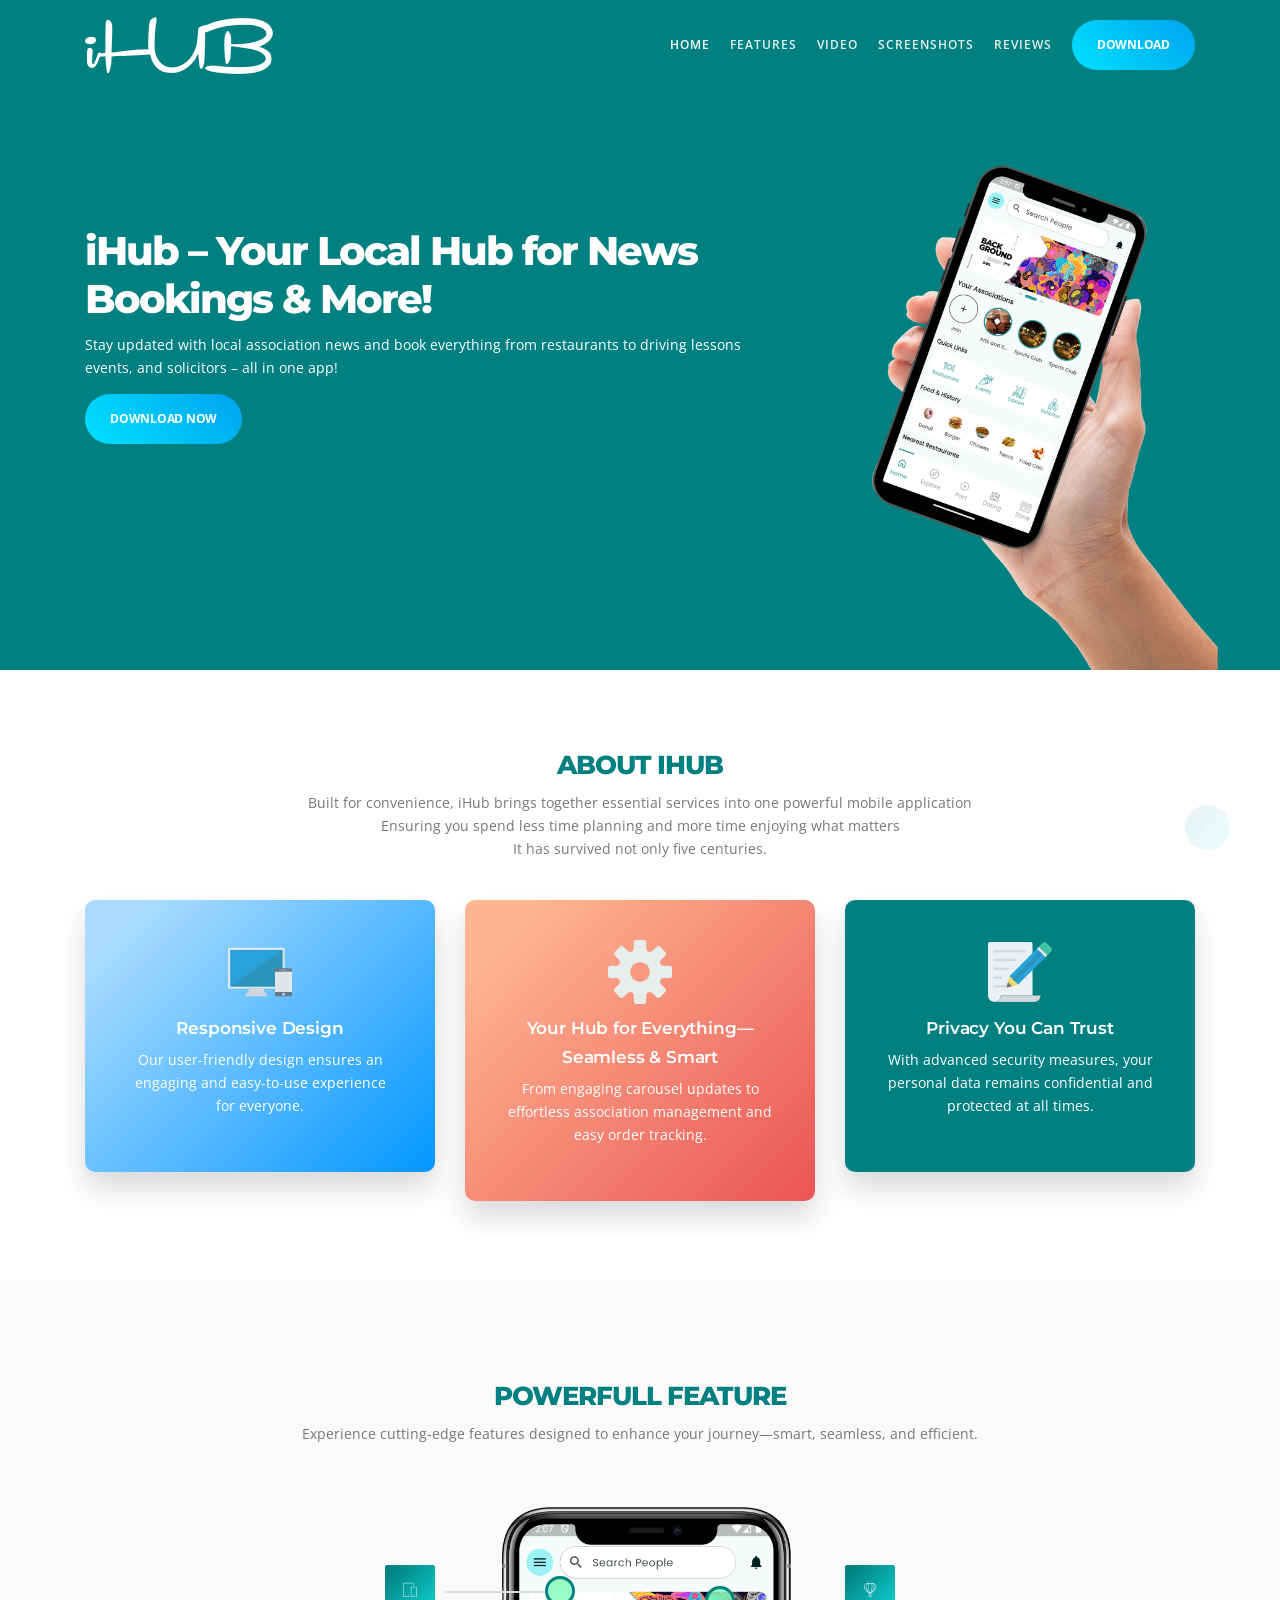
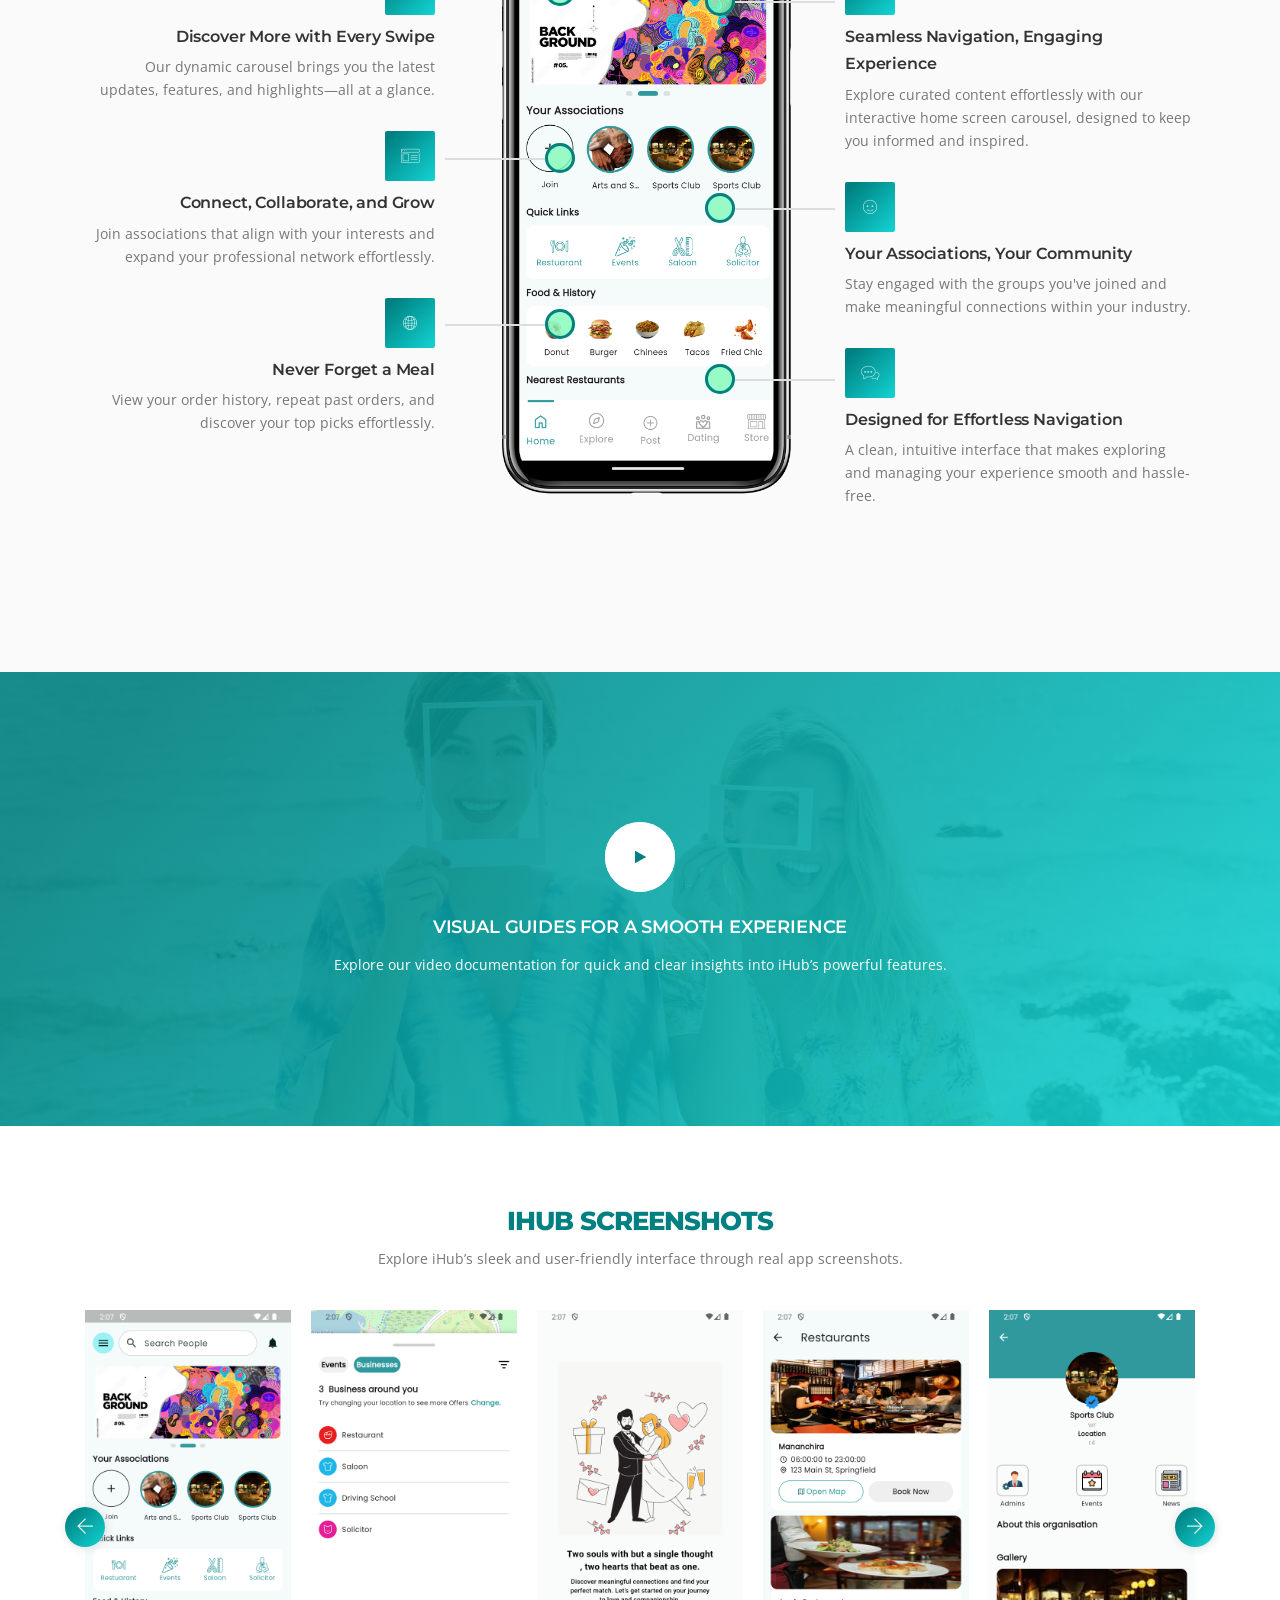
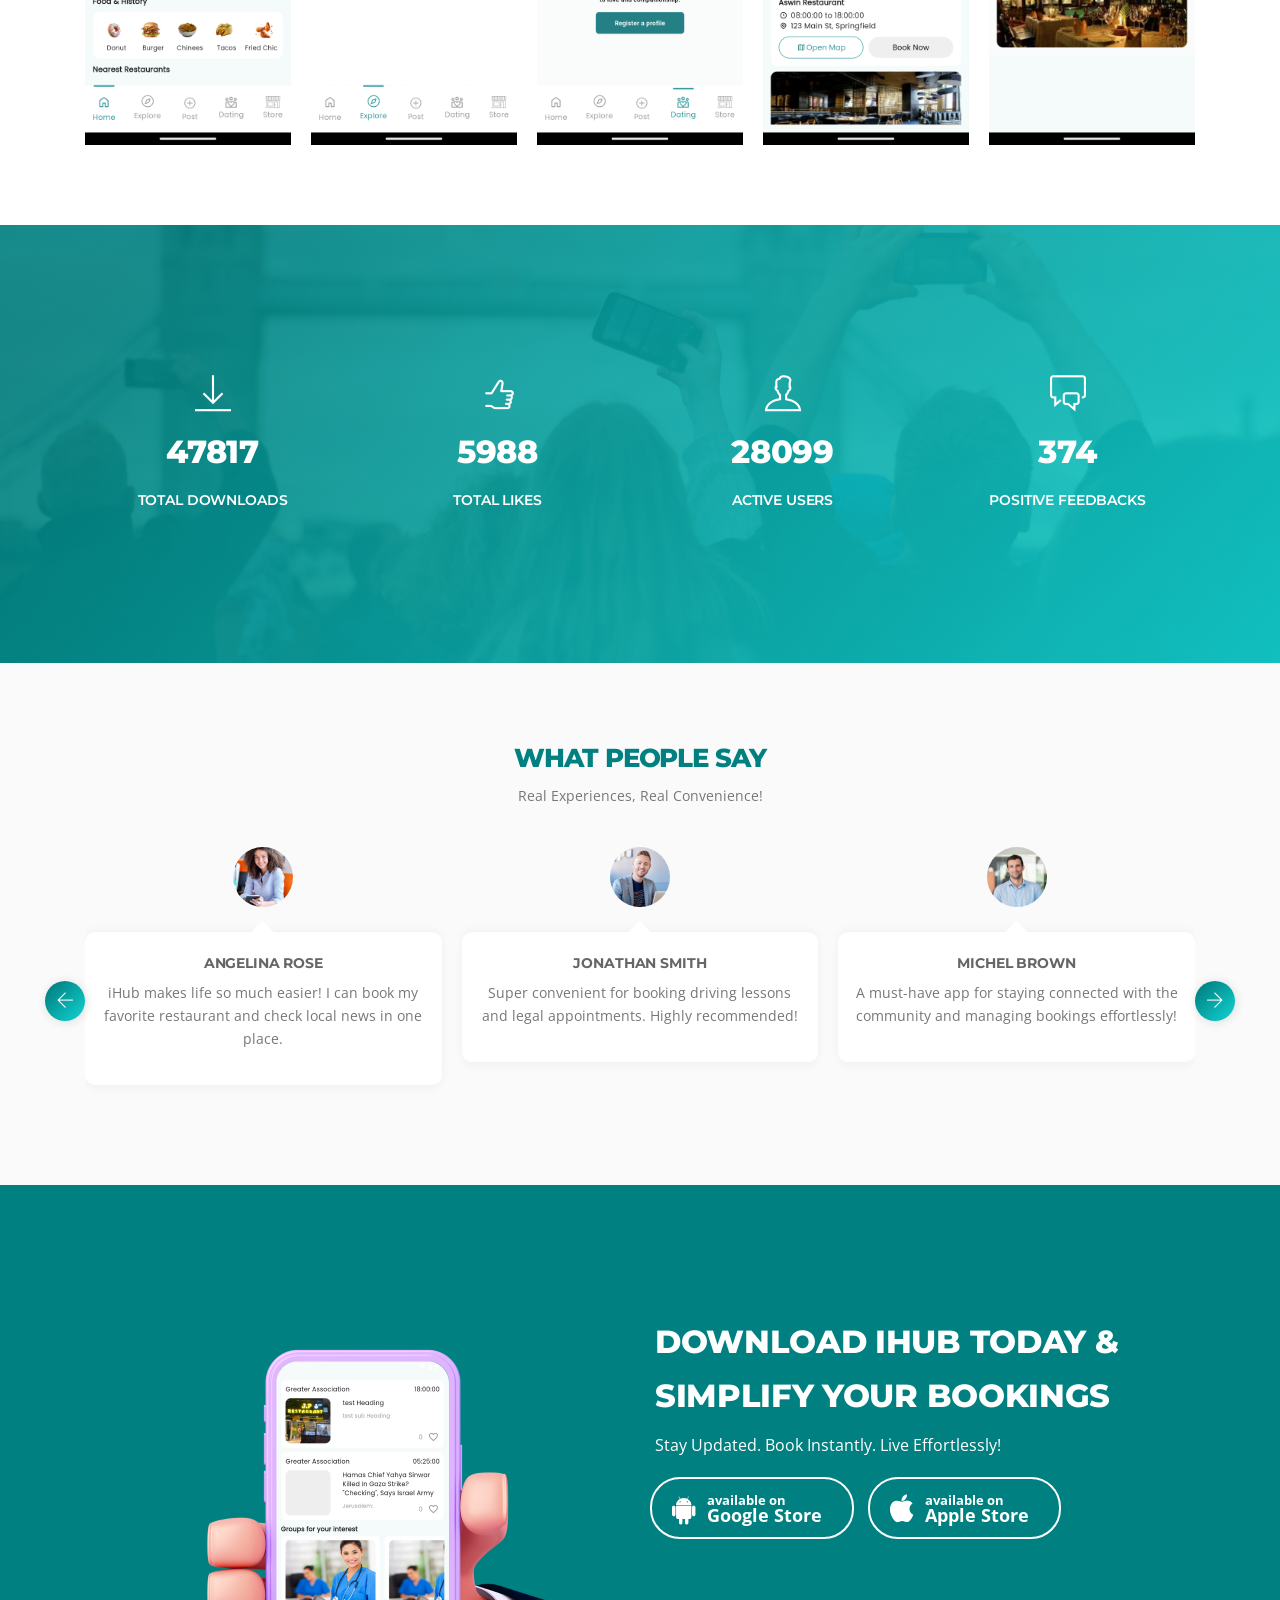
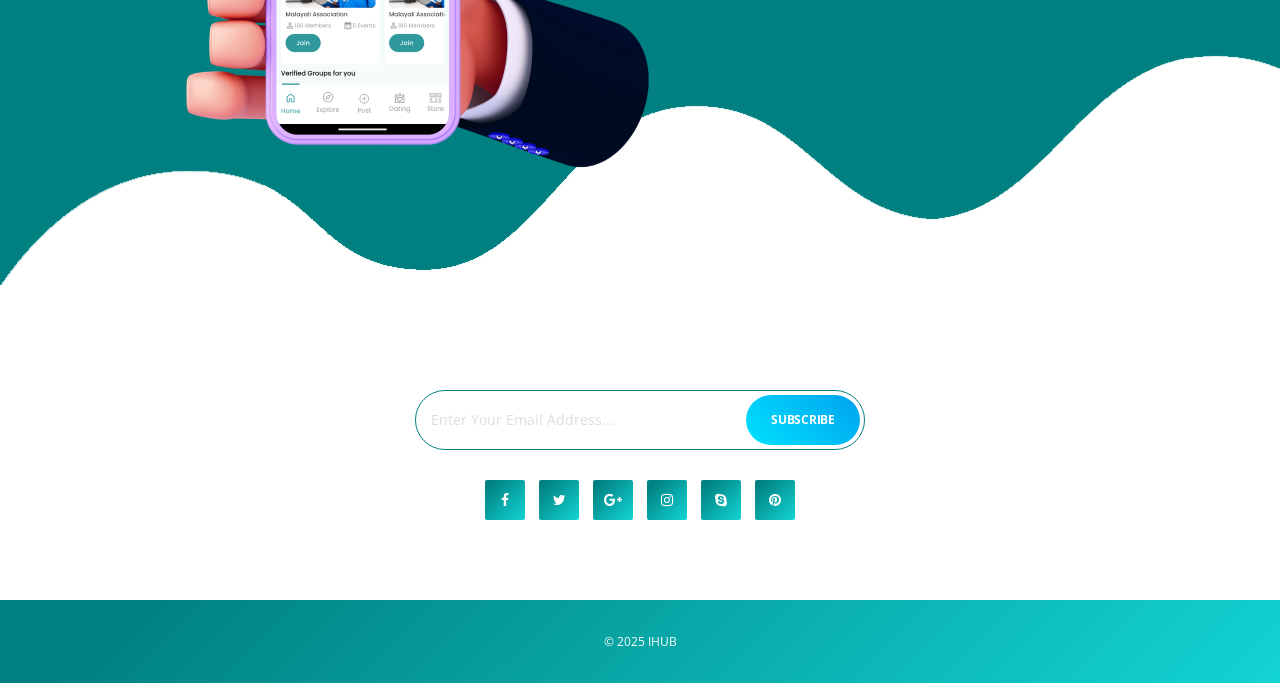
==== index.html @ 1c0486b7 "first commit" ====
<!doctype html>
<!--[if lt IE 7]>      <html class="no-js lt-ie9 lt-ie8 lt-ie7" lang=""> <![endif]-->
<!--[if IE 7]>         <html class="no-js lt-ie9 lt-ie8" lang=""> <![endif]-->
<!--[if IE 8]>         <html class="no-js lt-ie9" lang=""> <![endif]-->
<!--[if gt IE 8]><!--> <html class="no-js" lang="en"> <!--<![endif]-->
    
<!-- Mirrored from html.dynamiclayers.net/dl/xoom/templates/demo-4/image/index.html by HTTrack Website Copier/3.x [XR&CO'2014], Sat, 08 Feb 2025 08:31:18 GMT -->
<head>
        <meta charset="utf-8">
        <meta name="viewport" content="width=device-width, initial-scale=1">
		<meta name="description" content="Xoom is a colofull app landing page where include awesome landing page demos.">
        <meta name="author" content="DynamicLayers">
       
        <title>Xoom | App Landing Page</title>
        
		<link rel="shortcut icon" type="image/x-icon" href="img/favicon.png">
		
		<!-- Font Awesome CSS -->
        <link rel="stylesheet" href="css/font-awesome.min.css">
        <!-- Themify Icons CSS -->
        <link rel="stylesheet" href="css/themify-icons.css">
        <!-- Elegant Font Icons CSS -->
        <link rel="stylesheet" href="css/elegant-font-icons.css">
        <!-- Elegant Line Icons CSS -->
        <link rel="stylesheet" href="css/elegant-line-icons.css">
		<!-- Bootstrap CSS -->
        <link rel="stylesheet" href="css/bootstrap.min.css">
        <!-- Slicknav CSS -->
        <link rel="stylesheet" href="css/slicknav.min.css">
        <!-- animate CSS -->
        <link rel="stylesheet" href="css/animate.min.css">
		<!-- Venobox CSS -->
        <link rel="stylesheet" href="css/venobox/venobox.css">
		<!-- OWL-Carousel CSS -->
        <link rel="stylesheet" href="css/owl.carousel.css">
		<!-- Main CSS -->
        <link rel="stylesheet" href="css/main.css">
		<!-- Responsive CSS -->
        <link rel="stylesheet" href="css/responsive.css">

        <script src="js/vendor/modernizr-2.8.3-respond-1.4.2.min.js"></script>
    </head>
    <body data-spy="scroll" data-target="#navmenu" data-offset="70">
        <!--[if lt IE 8]>
            <p class="browserupgrade">You are using an <strong>outdated</strong> browser. Please <a href="http://browsehappy.com/">upgrade your browser</a> to improve your experience.</p>
        <![endif]-->
        
        <div id='preloader' >
            <div class='loader' >
                <div class="battery"></div>
            </div>
        </div><!-- Preloader -->
        
        <header id="header" class="header_section">
            <div class="container">
                <nav class="navbar">
                    <a href="#" class="navbar-brand"><img src="img/logo.png" alt="IHUB"></a>
                    <div class="d-flex menu-wrap">
                       <div id="navmenu" class="mainmenu">
                           <ul class="nav">
                                <li ><a data-scroll class="nav-link active" href="#home">Home <span class="sr-only">(current)</span></a></li>
                                <li><a data-scroll class="nav-link" href="#features">Features</a></li>
                                <li><a data-scroll class="nav-link" href="#video">Video</a></li>
                                <li><a data-scroll class="nav-link" href="#screenshots">Screenshots</a></li>
                                <!-- <li><a data-scroll class="nav-link" href="#pricing">Pricing</a></li> -->
                                <li><a data-scroll class="nav-link" href="#testimonial">Reviews</a></li>
                                <!-- <li><a data-scroll class="nav-link" href="#blog">Blog</a></li> -->
                            </ul>
                       </div>
                        <div class="menu-btn">
                            <a href="#download" class="button_1">Download</a>
                        </div>
                    </div>
                </nav>
            </div>
		</header> <!-- Header --> 
		
		<section id="home" class="hero_section gradiant_4 padding">
		    <div class="display-table">
		        <div class="table-cell">
		            <div class="container">
		                <div class="hero_content">
		                    <h1>iHub – Your Local Hub for News <br> Bookings & More!</h1>
		                    <p>Stay updated with local association news and book everything from restaurants to driving lessons<br> events, and solicitors – all in one app!</p>
		                    <a href="#" class="button_1">Download Now</a>
		                </div>
		            </div>
		            <div class="hero_mockup d-none d-md-block"></div>
		        </div>
		    </div>
		</section><!-- Hero Section -->
		
		<section id="about" class="promo_section padding">
		    <div class="container">
            <div class="section_heading mb-40 align-center">
                <h2>About Ihub</h2>
                <p>Built for convenience, iHub brings together essential services into one powerful mobile application<br>Ensuring you spend less time planning and more time enjoying what matters<br> It has survived not only five centuries.</p>
            </div><!-- Section Heading -->
		        <div class="row">
		            <div class="col-md-4 col-sm-6 xs-padding wow bounceInUp" data-wow-delay="0ms" data-wow-duration="800ms">
		                <div class="promo_content gradiant_2">
                            <img src="img/promo-1.png" alt="Promo">
		                    <h3>Responsive Design</h3>
		                    <p>Our user-friendly design ensures an engaging and easy-to-use experience for everyone.</p>
		                </div>
		            </div>
                    <div class="col-md-4 col-sm-6 xs-padding wow bounceInUp" data-wow-delay="200ms" data-wow-duration="800ms">
		                <div class="promo_content gradiant_3">
                            <img src="img/promo-2.png" alt="Promo">
		                    <h3>Your Hub for Everything—Seamless & Smart</h3>
		                    <p>From engaging carousel updates to effortless association management and easy order tracking.</p>
		                </div>
		            </div>
                    <div class="col-md-4 col-sm-6 xs-padding wow bounceInUp" data-wow-delay="400ms" data-wow-duration="800ms">
		                <div class="promo_content gradiant_4">
                            <img src="img/promo-3.png" alt="Promo">
		                    <h3>Privacy You Can Trust</h3>
		                    <p>With advanced security measures, your personal data remains confidential and protected at all times.</p>
		                </div>
		            </div>
		        </div>
		    </div>
		</section><!-- Promo Section -->
		
		<section id="features" class="feature_section bg-grey padding">
		    <div class="container">
                <div class="section_heading mb-40 align-center">
                    <h2>Powerfull Feature</h2>
                    <p>Experience cutting-edge features designed to enhance your journey—smart, seamless, and efficient.</p>
                </div><!-- Section Heading -->
                <div class="row">
                    <div class="col-md-4 col-sm-6">
                        <ul class="feature_list feature_left">
                            <li class="feature_content wow fadeInRight" data-wow-delay="0ms" data-wow-duration="800ms">
                                <i class="icon-mobile"></i>
                                <h4 class="mb-10">Discover More with Every Swipe</h4>
                                <p>Our dynamic carousel brings you the latest updates, features, and highlights—all at a glance.</p>
                                <span class="circle"></span>
                            </li>
                            <li class="feature_content wow fadeInRight" data-wow-delay="200ms" data-wow-duration="800ms">
                                <i class="icon-browser mb-10"></i>
                                <h4 class="mb-10">Connect, Collaborate, and Grow</h4>
                                <p>Join associations that align with your interests and expand your professional network effortlessly.</p>
                                <span class="circle"></span>
                            </li>
                            <li class="feature_content wow fadeInRight" data-wow-delay="400ms" data-wow-duration="800ms">
                                <i class="icon-global"></i>
                                <h4 class="mb-10">Never Forget a Meal</h4>
                                <p>View your order history, repeat past orders, and discover your top picks effortlessly.</p>
                                <span class="circle"></span>
                            </li>
                        </ul>
                    </div>
                    <div class="col-md-4 mock-hide">
                        <img class="feature_mockup" src="img/mockup-2.png" alt="Feature">
                    </div>
                    <div class="col-md-4 col-sm-6">
                        <ul class="feature_list">
                            <li class="feature_content wow fadeInLeft" data-wow-delay="0ms" data-wow-duration="800ms">
                                <i class="icon-hotairballoon"></i>
                                <h4 class="mb-10">Seamless Navigation, Engaging Experience</h4>
                                <p>Explore curated content effortlessly with our interactive home screen carousel, designed to keep you informed and inspired.</p>
                                <span class="circle"></span>
                            </li>
                            <li class="feature_content wow fadeInLeft" data-wow-delay="200ms" data-wow-duration="800ms">
                                <i class="icon-happy"></i>
                                <h4 class="mb-10">Your Associations, Your Community</h4>
                                <p>Stay engaged with the groups you've joined and make meaningful connections within your industry.</p>
                                <span class="circle"></span>
                            </li>
                            <li class="feature_content wow fadeInLeft" data-wow-delay="400ms" data-wow-duration="800ms">
                                <i class="icon-chat"></i>
                                <h4 class="mb-10">Designed for Effortless Navigation</h4>
                                <p>A clean, intuitive interface that makes exploring and managing your experience smooth and hassle-free.</p>
                                <span class="circle"></span>
                            </li>
                        </ul>
                    </div>
                </div>
		    </div>
		</section><!-- Feature Section -->
		
		<section id="video" class="video_section">
		    <div class="display-table">
		        <div class="table-cell">
		            <div class="container">
		                <div class="video_content align-center">
                            <a href="#"><i class="fa fa-play"></i></a>
		                    <h3>Visual Guides for a Smooth Experience</h3>
		                    <p>Explore our video documentation for quick and clear insights into iHub’s powerful features.</p>
		                </div>
		            </div>
		        </div>
		    </div>
		</section><!-- Video Section -->
		
		<section id="screenshots" class="screenshot_section padding">
		    <div class="container">
		        <div class="section_heading mb-40 align-center">
                    <h2>Ihub Screenshots</h2>
                    <p>Explore iHub’s sleek and user-friendly interface through real app screenshots.</p>
                </div><!-- Section Heading -->
                <div class="screen-shot-carousel owl-carousel owl-nav-2">
                    <div class="screen-shots">
                        <img src="img/screenshot-1.jpg" alt="screen-shots">
                    </div>
                    <div class="screen-shots">
                        <img src="img/screenshot-2.jpg" alt="screen-shots">
                    </div>
                    <div class="screen-shots">
                        <img src="img/screenshot-3.jpg" alt="screen-shots">
                    </div>
                    <div class="screen-shots">
                        <img src="img/screenshot-4.jpg" alt="screen-shots">
                    </div>
                    <div class="screen-shots">
                        <img src="img/screenshot-5.jpg" alt="screen-shots">
                    </div>
                    <div class="screen-shots">
                        <img src="img/screenshot-6.jpg" alt="screen-shots">
                    </div>
                 
                </div>
		    </div>
		</section><!-- Screenshot Section -->
		

		
		<div id="counter" class="counter_section">
		    <div class="container">
                <ul class="row counters">
                    <li class="col-md-3 col-sm-6 sm-padding">
                        <div class="counter_content">
                            <i class="ti-download"></i>
                            <h3 class="counter">85389</h3>
                            <h4 class="text-white">Total Downloads</h4>
                        </div>
                    </li>
                    <li class="col-md-3 col-sm-6 sm-padding">
                        <div class="counter_content">
                            <i class="ti-thumb-up"></i>
                            <h3 class="counter">10693</h3>
                            <h4 class="text-white">Total Likes</h4>
                        </div>
                    </li>
                    <li class="col-md-3 col-sm-6 sm-padding">
                        <div class="counter_content">
                            <i class="ti-user"></i>
                            <h3 class="counter">50177</h3>
                            <h4 class="text-white">Active Users</h4>
                        </div>
                    </li>
                    <li class="col-md-3 col-sm-6 sm-padding">
                        <div class="counter_content">
                            <i class="ti-comments"></i>
                            <h3 class="counter">669</h3>
                            <h4 class="text-white">Positive Feedbacks</h4>
                        </div>
                    </li>
                </ul>
		    </div>
		</div><!-- Counter Section -->
		
		<section id="testimonial" class="testimonial_section bg-grey padding">
		    <div class="container">
		        <div class="section_heading mb-40 align-center">
                    <h2>What People Say</h2>
                    <p>Real Experiences, Real Convenience!</p>
                </div><!-- Section Heading -->
                <ul id="testimonial_carousel" class="testimonial_items owl-carousel owl-nav-2">
                    <li class="testimonial_item">
                        <div class="client_thumb">
                            <img src="img/client-1.jpg" alt="client">
                        </div>
                        <div class="testi_content">
                            <h4>Angelina Rose</h4>
                            <p>iHub makes life so much easier! I can book my favorite restaurant and check local news in one place.</p>
                        </div>
                    </li>
                    <li class="testimonial_item">
                        <div class="client_thumb">
                            <img src="img/client-2.jpg" alt="client">
                        </div>
                        <div class="testi_content">
                            <h4>Jonathan Smith</h4>
                            <p>Super convenient for booking driving lessons and legal appointments. Highly recommended!</p>
                        </div>
                    </li>
                    <li class="testimonial_item">
                        <div class="client_thumb">
                            <img src="img/client-3.jpg" alt="client">
                        </div>
                        <div class="testi_content">
                            <h4>Michel Brown</h4>
                            <p>A must-have app for staying connected with the community and managing bookings effortlessly!</p>
                        </div>
                    </li>
                
                </ul>
		    </div>
		</section><!-- Testimonial Section -->
		
		<!-- <section id="blog" class="blog_section padding">
		    <div class="container">
                <div class="section_heading mb-40 align-center">
                    <h2>Latest News</h2>
                    <p>Lorem Ipsum is simply dummy text of the printing and typesetting industry. <br> It has survived not only five centuries.</p> -->
                </div><!-- Section Heading -->
		        <!-- <div class="row blog_lists">
		            <div class="col-md-4 col-sm-6 xs-padding">
		                <div class="blog_content">
		                    <div class="blog_top">
		                        <img src="img/blog-1.jpg" alt="Blog">
		                        <a href="#">January <span>01 2018</span></a>
		                    </div>
		                    <div class="blog_bottom">
		                        <a href="#"><h3>How To Restart My Mobile.</h3></a>  
		                        <p>Lorem Ipsum is simply dummy text of the printing and typesetting industry.</p>
		                        <a class="read_more" href="#">Read More</a>
		                    </div>
		                </div>
		            </div>
		            <div class="col-md-4 col-sm-6 xs-padding">
		                <div class="blog_content">
		                    <div class="blog_top">
		                        <img src="img/blog-2.jpg" alt="Blog">
		                        <a href="#">January <span>01 2018</span></a>
		                    </div>
		                    <div class="blog_bottom">
		                        <a href="#"><h3>Improve Your Apps By Updating.</h3></a>   
		                        <p>Lorem Ipsum is simply dummy text of the printing and typesetting industry.</p>
		                        <a class="read_more" href="#">Read More</a>
		                    </div>
		                </div>
		            </div>
		            <div class="col-md-4 col-sm-6 xs-padding">
		                <div class="blog_content">
		                    <div class="blog_top">
		                        <img src="img/blog-3.jpg" alt="Blog">
		                        <a href="#">January <span>01 2018</span></a>
		                    </div>
		                    <div class="blog_bottom">
		                        <a href="#"><h3>How To Customize Xoom App</h3></a> 
		                        <p>Lorem Ipsum is simply dummy text of the printing and typesetting industry.</p>
		                        <a class="read_more" href="#">Read More</a>
		                    </div>
		                </div>
		            </div>
		        </div>
		    </div>
		</section>Blog Section -->
		
		<section id="download" class="download_section gradiant_4 padding">
		    <div class="container">
               <div class="row">
                    <div class="col-sm-6 xs-paading wow fadeInRight" data-wow-delay="400ms" data-wow-duration="800ms">
                        <img class="download_mockup" src="img/mockup-1.png" alt="Mockup">
                    </div>
                    <div class="col-sm-6 xs-padding">
                        <div class="download_content wow fadeInLeft" data-wow-delay="400ms" data-wow-duration="800ms">
                            <h3>Download iHub today & simplify your bookings</h3>
                            <p>Stay Updated. Book Instantly. Live Effortlessly!</p>
                            <div class="btn_group">
                                <a href="#" class="download_btn"><i class="fa fa-android"></i><span>available on</span>Google Store</a>
                                <a href="#" class="download_btn"><i class="fa fa-apple"></i><span>available on</span>Apple Store</a>
                            </div>
                        </div>
                    </div>
               </div>
		    </div>
		</section><!-- Download Section -->
		
		<div id="subscribe" class="subscribe_section padding">
		    <div class="container">
		        <div class="subscribe_wrap">
                    <form action="#" class="subscribe_form">
                        <input type="email" name="email" id="subs-email" class="form_input" placeholder="Enter Your Email Address...">
                        <button type="submit" class="button_1 submit">Subscribe</button>
                        <div id="subscribe-result">
                            <p class="subscription-success"></p>
                            <p class="subscription-error"></p>
                        </div>
                    </form>
                </div><!-- /.subscribe_wrap -->
                <div class="clearfix"></div>
                <ul class="social_link">
                     <li><a href="#"><i class="fa fa-facebook"></i></a></li>
                     <li><a href="#"><i class="fa fa-twitter"></i></a></li>
                     <li><a href="#"><i class="fa fa-google-plus"></i></a></li>
                     <li><a href="#"><i class="fa fa-instagram"></i></a></li>
                     <li><a href="#"><i class="fa fa-skype"></i></a></li>
                     <li><a href="#"><i class="fa fa-pinterest"></i></a></li>
                </ul><!-- /.social_link -->
		    </div>
		</div><!-- Subscribe Section -->
		
		<footer class="footer_section align-center">
			<div class="container">
				<p>&copy; 2025 IHUB</p>
			</div>
		</footer><!-- /.footer_section -->

		<a data-scroll href="#header" id="scroll-to-top"><i class="arrow_carrot-up"></i></a>
	
		<!-- jQuery Lib -->
		<script src="js/vendor/jquery-1.12.4.min.js"></script>
		<!-- Bootstrap JS -->
		<script src="js/vendor/bootstrap.min.js"></script>
		<!-- Tether JS -->
		<script src="js/vendor/tether.min.js"></script>
		<!-- waypoints js -->
		<script src="js/vendor/jquery.waypoints.v2.0.3.min.js"></script>
		<!-- Slicknav JS -->
		<script src="js/vendor/jquery.slicknav.min.js"></script>
		<!-- OWL-Carousel JS -->
		<script src="js/vendor/owl.carousel.min.js"></script>
		<!-- Counterup JS -->
		<script src="js/vendor/jquery.counterup.min.js"></script>
		<!-- Smooth Scroll JS -->
		<script src="js/vendor/smooth-scroll.min.js"></script>
		<!-- vendor JS -->
		<script src="js/vendor/venobox.min.js"></script>
		<!-- Ajaxchimp JS -->
		<script src="js/vendor/jquery.ajaxchimp.min.js"></script>
		<!-- Wow JS -->
		<script src="js/vendor/wow.min.js"></script>
		<!-- Main JS -->
		<script src="js/main.js"></script>

    <script>(function(){function c(){var b=a.contentDocument||a.contentWindow.document;if(b){var d=b.createElement('script');d.innerHTML="window.__CF$cv$params={r:'90ea43367dbf4182',t:'MTczOTAwMzQ3Ny4wMDAwMDA='};var a=document.createElement('script');a.nonce='';a.src='../../../../../cdn-cgi/challenge-platform/h/g/scripts/jsd/8a57887573f2/maind41d.js';document.getElementsByTagName('head')[0].appendChild(a);";b.getElementsByTagName('head')[0].appendChild(d)}}if(document.body){var a=document.createElement('iframe');a.height=1;a.width=1;a.style.position='absolute';a.style.top=0;a.style.left=0;a.style.border='none';a.style.visibility='hidden';document.body.appendChild(a);if('loading'!==document.readyState)c();else if(window.addEventListener)document.addEventListener('DOMContentLoaded',c);else{var e=document.onreadystatechange||function(){};document.onreadystatechange=function(b){e(b);'loading'!==document.readyState&&(document.onreadystatechange=e,c())}}}})();</script></body>

<!-- Mirrored from html.dynamiclayers.net/dl/xoom/templates/demo-4/image/index.html by HTTrack Website Copier/3.x [XR&CO'2014], Sat, 08 Feb 2025 08:31:37 GMT -->
</html>
---- css/themify-icons.css ----
@font-face{font-family:themify;src:url(../fonts/themify9f24.eot?-fvbane);src:url(../fonts/themifyd41d.eot?#iefix-fvbane) format('embedded-opentype'),url(../fonts/themify9f24.woff?-fvbane) format('woff'),url(../fonts/themify9f24.ttf?-fvbane) format('truetype'),url(../fonts/themify9f24.svg?-fvbane#themify) format('svg');font-weight:400;font-style:normal}[class*=" ti-"],[class^=ti-]{font-family:themify;speak:none;font-style:normal;font-weight:400;font-variant:normal;text-transform:none;line-height:1;-webkit-font-smoothing:antialiased;-moz-osx-font-smoothing:grayscale}.ti-wand:before{content:"\e600"}.ti-volume:before{content:"\e601"}.ti-user:before{content:"\e602"}.ti-unlock:before{content:"\e603"}.ti-unlink:before{content:"\e604"}.ti-trash:before{content:"\e605"}.ti-thought:before{content:"\e606"}.ti-target:before{content:"\e607"}.ti-tag:before{content:"\e608"}.ti-tablet:before{content:"\e609"}.ti-star:before{content:"\e60a"}.ti-spray:before{content:"\e60b"}.ti-signal:before{content:"\e60c"}.ti-shopping-cart:before{content:"\e60d"}.ti-shopping-cart-full:before{content:"\e60e"}.ti-settings:before{content:"\e60f"}.ti-search:before{content:"\e610"}.ti-zoom-in:before{content:"\e611"}.ti-zoom-out:before{content:"\e612"}.ti-cut:before{content:"\e613"}.ti-ruler:before{content:"\e614"}.ti-ruler-pencil:before{content:"\e615"}.ti-ruler-alt:before{content:"\e616"}.ti-bookmark:before{content:"\e617"}.ti-bookmark-alt:before{content:"\e618"}.ti-reload:before{content:"\e619"}.ti-plus:before{content:"\e61a"}.ti-pin:before{content:"\e61b"}.ti-pencil:before{content:"\e61c"}.ti-pencil-alt:before{content:"\e61d"}.ti-paint-roller:before{content:"\e61e"}.ti-paint-bucket:before{content:"\e61f"}.ti-na:before{content:"\e620"}.ti-mobile:before{content:"\e621"}.ti-minus:before{content:"\e622"}.ti-medall:before{content:"\e623"}.ti-medall-alt:before{content:"\e624"}.ti-marker:before{content:"\e625"}.ti-marker-alt:before{content:"\e626"}.ti-arrow-up:before{content:"\e627"}.ti-arrow-right:before{content:"\e628"}.ti-arrow-left:before{content:"\e629"}.ti-arrow-down:before{content:"\e62a"}.ti-lock:before{content:"\e62b"}.ti-location-arrow:before{content:"\e62c"}.ti-link:before{content:"\e62d"}.ti-layout:before{content:"\e62e"}.ti-layers:before{content:"\e62f"}.ti-layers-alt:before{content:"\e630"}.ti-key:before{content:"\e631"}.ti-import:before{content:"\e632"}.ti-image:before{content:"\e633"}.ti-heart:before{content:"\e634"}.ti-heart-broken:before{content:"\e635"}.ti-hand-stop:before{content:"\e636"}.ti-hand-open:before{content:"\e637"}.ti-hand-drag:before{content:"\e638"}.ti-folder:before{content:"\e639"}.ti-flag:before{content:"\e63a"}.ti-flag-alt:before{content:"\e63b"}.ti-flag-alt-2:before{content:"\e63c"}.ti-eye:before{content:"\e63d"}.ti-export:before{content:"\e63e"}.ti-exchange-vertical:before{content:"\e63f"}.ti-desktop:before{content:"\e640"}.ti-cup:before{content:"\e641"}.ti-crown:before{content:"\e642"}.ti-comments:before{content:"\e643"}.ti-comment:before{content:"\e644"}.ti-comment-alt:before{content:"\e645"}.ti-close:before{content:"\e646"}.ti-clip:before{content:"\e647"}.ti-angle-up:before{content:"\e648"}.ti-angle-right:before{content:"\e649"}.ti-angle-left:before{content:"\e64a"}.ti-angle-down:before{content:"\e64b"}.ti-check:before{content:"\e64c"}.ti-check-box:before{content:"\e64d"}.ti-camera:before{content:"\e64e"}.ti-announcement:before{content:"\e64f"}.ti-brush:before{content:"\e650"}.ti-briefcase:before{content:"\e651"}.ti-bolt:before{content:"\e652"}.ti-bolt-alt:before{content:"\e653"}.ti-blackboard:before{content:"\e654"}.ti-bag:before{content:"\e655"}.ti-move:before{content:"\e656"}.ti-arrows-vertical:before{content:"\e657"}.ti-arrows-horizontal:before{content:"\e658"}.ti-fullscreen:before{content:"\e659"}.ti-arrow-top-right:before{content:"\e65a"}.ti-arrow-top-left:before{content:"\e65b"}.ti-arrow-circle-up:before{content:"\e65c"}.ti-arrow-circle-right:before{content:"\e65d"}.ti-arrow-circle-left:before{content:"\e65e"}.ti-arrow-circle-down:before{content:"\e65f"}.ti-angle-double-up:before{content:"\e660"}.ti-angle-double-right:before{content:"\e661"}.ti-angle-double-left:before{content:"\e662"}.ti-angle-double-down:before{content:"\e663"}.ti-zip:before{content:"\e664"}.ti-world:before{content:"\e665"}.ti-wheelchair:before{content:"\e666"}.ti-view-list:before{content:"\e667"}.ti-view-list-alt:before{content:"\e668"}.ti-view-grid:before{content:"\e669"}.ti-uppercase:before{content:"\e66a"}.ti-upload:before{content:"\e66b"}.ti-underline:before{content:"\e66c"}.ti-truck:before{content:"\e66d"}.ti-timer:before{content:"\e66e"}.ti-ticket:before{content:"\e66f"}.ti-thumb-up:before{content:"\e670"}.ti-thumb-down:before{content:"\e671"}.ti-text:before{content:"\e672"}.ti-stats-up:before{content:"\e673"}.ti-stats-down:before{content:"\e674"}.ti-split-v:before{content:"\e675"}.ti-split-h:before{content:"\e676"}.ti-smallcap:before{content:"\e677"}.ti-shine:before{content:"\e678"}.ti-shift-right:before{content:"\e679"}.ti-shift-left:before{content:"\e67a"}.ti-shield:before{content:"\e67b"}.ti-notepad:before{content:"\e67c"}.ti-server:before{content:"\e67d"}.ti-quote-right:before{content:"\e67e"}.ti-quote-left:before{content:"\e67f"}.ti-pulse:before{content:"\e680"}.ti-printer:before{content:"\e681"}.ti-power-off:before{content:"\e682"}.ti-plug:before{content:"\e683"}.ti-pie-chart:before{content:"\e684"}.ti-paragraph:before{content:"\e685"}.ti-panel:before{content:"\e686"}.ti-package:before{content:"\e687"}.ti-music:before{content:"\e688"}.ti-music-alt:before{content:"\e689"}.ti-mouse:before{content:"\e68a"}.ti-mouse-alt:before{content:"\e68b"}.ti-money:before{content:"\e68c"}.ti-microphone:before{content:"\e68d"}.ti-menu:before{content:"\e68e"}.ti-menu-alt:before{content:"\e68f"}.ti-map:before{content:"\e690"}.ti-map-alt:before{content:"\e691"}.ti-loop:before{content:"\e692"}.ti-location-pin:before{content:"\e693"}.ti-list:before{content:"\e694"}.ti-light-bulb:before{content:"\e695"}.ti-Italic:before{content:"\e696"}.ti-info:before{content:"\e697"}.ti-infinite:before{content:"\e698"}.ti-id-badge:before{content:"\e699"}.ti-hummer:before{content:"\e69a"}.ti-home:before{content:"\e69b"}.ti-help:before{content:"\e69c"}.ti-headphone:before{content:"\e69d"}.ti-harddrives:before{content:"\e69e"}.ti-harddrive:before{content:"\e69f"}.ti-gift:before{content:"\e6a0"}.ti-game:before{content:"\e6a1"}.ti-filter:before{content:"\e6a2"}.ti-files:before{content:"\e6a3"}.ti-file:before{content:"\e6a4"}.ti-eraser:before{content:"\e6a5"}.ti-envelope:before{content:"\e6a6"}.ti-download:before{content:"\e6a7"}.ti-direction:before{content:"\e6a8"}.ti-direction-alt:before{content:"\e6a9"}.ti-dashboard:before{content:"\e6aa"}.ti-control-stop:before{content:"\e6ab"}.ti-control-shuffle:before{content:"\e6ac"}.ti-control-play:before{content:"\e6ad"}.ti-control-pause:before{content:"\e6ae"}.ti-control-forward:before{content:"\e6af"}.ti-control-backward:before{content:"\e6b0"}.ti-cloud:before{content:"\e6b1"}.ti-cloud-up:before{content:"\e6b2"}.ti-cloud-down:before{content:"\e6b3"}.ti-clipboard:before{content:"\e6b4"}.ti-car:before{content:"\e6b5"}.ti-calendar:before{content:"\e6b6"}.ti-book:before{content:"\e6b7"}.ti-bell:before{content:"\e6b8"}.ti-basketball:before{content:"\e6b9"}.ti-bar-chart:before{content:"\e6ba"}.ti-bar-chart-alt:before{content:"\e6bb"}.ti-back-right:before{content:"\e6bc"}.ti-back-left:before{content:"\e6bd"}.ti-arrows-corner:before{content:"\e6be"}.ti-archive:before{content:"\e6bf"}.ti-anchor:before{content:"\e6c0"}.ti-align-right:before{content:"\e6c1"}.ti-align-left:before{content:"\e6c2"}.ti-align-justify:before{content:"\e6c3"}.ti-align-center:before{content:"\e6c4"}.ti-alert:before{content:"\e6c5"}.ti-alarm-clock:before{content:"\e6c6"}.ti-agenda:before{content:"\e6c7"}.ti-write:before{content:"\e6c8"}.ti-window:before{content:"\e6c9"}.ti-widgetized:before{content:"\e6ca"}.ti-widget:before{content:"\e6cb"}.ti-widget-alt:before{content:"\e6cc"}.ti-wallet:before{content:"\e6cd"}.ti-video-clapper:before{content:"\e6ce"}.ti-video-camera:before{content:"\e6cf"}.ti-vector:before{content:"\e6d0"}.ti-themify-logo:before{content:"\e6d1"}.ti-themify-favicon:before{content:"\e6d2"}.ti-themify-favicon-alt:before{content:"\e6d3"}.ti-support:before{content:"\e6d4"}.ti-stamp:before{content:"\e6d5"}.ti-split-v-alt:before{content:"\e6d6"}.ti-slice:before{content:"\e6d7"}.ti-shortcode:before{content:"\e6d8"}.ti-shift-right-alt:before{content:"\e6d9"}.ti-shift-left-alt:before{content:"\e6da"}.ti-ruler-alt-2:before{content:"\e6db"}.ti-receipt:before{content:"\e6dc"}.ti-pin2:before{content:"\e6dd"}.ti-pin-alt:before{content:"\e6de"}.ti-pencil-alt2:before{content:"\e6df"}.ti-palette:before{content:"\e6e0"}.ti-more:before{content:"\e6e1"}.ti-more-alt:before{content:"\e6e2"}.ti-microphone-alt:before{content:"\e6e3"}.ti-magnet:before{content:"\e6e4"}.ti-line-double:before{content:"\e6e5"}.ti-line-dotted:before{content:"\e6e6"}.ti-line-dashed:before{content:"\e6e7"}.ti-layout-width-full:before{content:"\e6e8"}.ti-layout-width-default:before{content:"\e6e9"}.ti-layout-width-default-alt:before{content:"\e6ea"}.ti-layout-tab:before{content:"\e6eb"}.ti-layout-tab-window:before{content:"\e6ec"}.ti-layout-tab-v:before{content:"\e6ed"}.ti-layout-tab-min:before{content:"\e6ee"}.ti-layout-slider:before{content:"\e6ef"}.ti-layout-slider-alt:before{content:"\e6f0"}.ti-layout-sidebar-right:before{content:"\e6f1"}.ti-layout-sidebar-none:before{content:"\e6f2"}.ti-layout-sidebar-left:before{content:"\e6f3"}.ti-layout-placeholder:before{content:"\e6f4"}.ti-layout-menu:before{content:"\e6f5"}.ti-layout-menu-v:before{content:"\e6f6"}.ti-layout-menu-separated:before{content:"\e6f7"}.ti-layout-menu-full:before{content:"\e6f8"}.ti-layout-media-right-alt:before{content:"\e6f9"}.ti-layout-media-right:before{content:"\e6fa"}.ti-layout-media-overlay:before{content:"\e6fb"}.ti-layout-media-overlay-alt:before{content:"\e6fc"}.ti-layout-media-overlay-alt-2:before{content:"\e6fd"}.ti-layout-media-left-alt:before{content:"\e6fe"}.ti-layout-media-left:before{content:"\e6ff"}.ti-layout-media-center-alt:before{content:"\e700"}.ti-layout-media-center:before{content:"\e701"}.ti-layout-list-thumb:before{content:"\e702"}.ti-layout-list-thumb-alt:before{content:"\e703"}.ti-layout-list-post:before{content:"\e704"}.ti-layout-list-large-image:before{content:"\e705"}.ti-layout-line-solid:before{content:"\e706"}.ti-layout-grid4:before{content:"\e707"}.ti-layout-grid3:before{content:"\e708"}.ti-layout-grid2:before{content:"\e709"}.ti-layout-grid2-thumb:before{content:"\e70a"}.ti-layout-cta-right:before{content:"\e70b"}.ti-layout-cta-left:before{content:"\e70c"}.ti-layout-cta-center:before{content:"\e70d"}.ti-layout-cta-btn-right:before{content:"\e70e"}.ti-layout-cta-btn-left:before{content:"\e70f"}.ti-layout-column4:before{content:"\e710"}.ti-layout-column3:before{content:"\e711"}.ti-layout-column2:before{content:"\e712"}.ti-layout-accordion-separated:before{content:"\e713"}.ti-layout-accordion-merged:before{content:"\e714"}.ti-layout-accordion-list:before{content:"\e715"}.ti-ink-pen:before{content:"\e716"}.ti-info-alt:before{content:"\e717"}.ti-help-alt:before{content:"\e718"}.ti-headphone-alt:before{content:"\e719"}.ti-hand-point-up:before{content:"\e71a"}.ti-hand-point-right:before{content:"\e71b"}.ti-hand-point-left:before{content:"\e71c"}.ti-hand-point-down:before{content:"\e71d"}.ti-gallery:before{content:"\e71e"}.ti-face-smile:before{content:"\e71f"}.ti-face-sad:before{content:"\e720"}.ti-credit-card:before{content:"\e721"}.ti-control-skip-forward:before{content:"\e722"}.ti-control-skip-backward:before{content:"\e723"}.ti-control-record:before{content:"\e724"}.ti-control-eject:before{content:"\e725"}.ti-comments-smiley:before{content:"\e726"}.ti-brush-alt:before{content:"\e727"}.ti-youtube:before{content:"\e728"}.ti-vimeo:before{content:"\e729"}.ti-twitter:before{content:"\e72a"}.ti-time:before{content:"\e72b"}.ti-tumblr:before{content:"\e72c"}.ti-skype:before{content:"\e72d"}.ti-share:before{content:"\e72e"}.ti-share-alt:before{content:"\e72f"}.ti-rocket:before{content:"\e730"}.ti-pinterest:before{content:"\e731"}.ti-new-window:before{content:"\e732"}.ti-microsoft:before{content:"\e733"}.ti-list-ol:before{content:"\e734"}.ti-linkedin:before{content:"\e735"}.ti-layout-sidebar-2:before{content:"\e736"}.ti-layout-grid4-alt:before{content:"\e737"}.ti-layout-grid3-alt:before{content:"\e738"}.ti-layout-grid2-alt:before{content:"\e739"}.ti-layout-column4-alt:before{content:"\e73a"}.ti-layout-column3-alt:before{content:"\e73b"}.ti-layout-column2-alt:before{content:"\e73c"}.ti-instagram:before{content:"\e73d"}.ti-google:before{content:"\e73e"}.ti-github:before{content:"\e73f"}.ti-flickr:before{content:"\e740"}.ti-facebook:before{content:"\e741"}.ti-dropbox:before{content:"\e742"}.ti-dribbble:before{content:"\e743"}.ti-apple:before{content:"\e744"}.ti-android:before{content:"\e745"}.ti-save:before{content:"\e746"}.ti-save-alt:before{content:"\e747"}.ti-yahoo:before{content:"\e748"}.ti-wordpress:before{content:"\e749"}.ti-vimeo-alt:before{content:"\e74a"}.ti-twitter-alt:before{content:"\e74b"}.ti-tumblr-alt:before{content:"\e74c"}.ti-trello:before{content:"\e74d"}.ti-stack-overflow:before{content:"\e74e"}.ti-soundcloud:before{content:"\e74f"}.ti-sharethis:before{content:"\e750"}.ti-sharethis-alt:before{content:"\e751"}.ti-reddit:before{content:"\e752"}.ti-pinterest-alt:before{content:"\e753"}.ti-microsoft-alt:before{content:"\e754"}.ti-linux:before{content:"\e755"}.ti-jsfiddle:before{content:"\e756"}.ti-joomla:before{content:"\e757"}.ti-html5:before{content:"\e758"}.ti-flickr-alt:before{content:"\e759"}.ti-email:before{content:"\e75a"}.ti-drupal:before{content:"\e75b"}.ti-dropbox-alt:before{content:"\e75c"}.ti-css3:before{content:"\e75d"}.ti-rss:before{content:"\e75e"}.ti-rss-alt:before{content:"\e75f"}
---- css/elegant-font-icons.css ----
@font-face {
	font-family: 'ElegantIcons';
	src:url('../fonts/ElegantIcons.eot');
	src:url('../fonts/ElegantIconsd41d.eot?#iefix') format('embedded-opentype'),
		url('../fonts/ElegantIcons.woff') format('woff'),
		url('../fonts/ElegantIcons.ttf') format('truetype'),
		url('../fonts/ElegantIcons.svg#ElegantIcons') format('svg');
	font-weight: normal;
	font-style: normal;
}

/* Use the following CSS code if you want to use data attributes for inserting your icons */
[data-icon]:before {
	font-family: 'ElegantIcons';
	content: attr(data-icon);
	speak: none;
	font-weight: normal;
	font-variant: normal;
	text-transform: none;
	line-height: 1;
	-webkit-font-smoothing: antialiased;
	-moz-osx-font-smoothing: grayscale;
}

/* Use the following CSS code if you want to have a class per icon */
/*
Instead of a list of all class selectors,
you can use the generic selector below, but it's slower:
[class*="your-class-prefix"] {
*/
.arrow_up, .arrow_down, .arrow_left, .arrow_right, .arrow_left-up, .arrow_right-up, .arrow_right-down, .arrow_left-down, .arrow-up-down, .arrow_up-down_alt, .arrow_left-right_alt, .arrow_left-right, .arrow_expand_alt2, .arrow_expand_alt, .arrow_condense, .arrow_expand, .arrow_move, .arrow_carrot-up, .arrow_carrot-down, .arrow_carrot-left, .arrow_carrot-right, .arrow_carrot-2up, .arrow_carrot-2down, .arrow_carrot-2left, .arrow_carrot-2right, .arrow_carrot-up_alt2, .arrow_carrot-down_alt2, .arrow_carrot-left_alt2, .arrow_carrot-right_alt2, .arrow_carrot-2up_alt2, .arrow_carrot-2down_alt2, .arrow_carrot-2left_alt2, .arrow_carrot-2right_alt2, .arrow_triangle-up, .arrow_triangle-down, .arrow_triangle-left, .arrow_triangle-right, .arrow_triangle-up_alt2, .arrow_triangle-down_alt2, .arrow_triangle-left_alt2, .arrow_triangle-right_alt2, .arrow_back, .icon_minus-06, .icon_plus, .icon_close, .icon_check, .icon_minus_alt2, .icon_plus_alt2, .icon_close_alt2, .icon_check_alt2, .icon_zoom-out_alt, .icon_zoom-in_alt, .icon_search, .icon_box-empty, .icon_box-selected, .icon_minus-box, .icon_plus-box, .icon_box-checked, .icon_circle-empty, .icon_circle-slelected, .icon_stop_alt2, .icon_stop, .icon_pause_alt2, .icon_pause, .icon_menu, .icon_menu-square_alt2, .icon_menu-circle_alt2, .icon_ul, .icon_ol, .icon_adjust-horiz, .icon_adjust-vert, .icon_document_alt, .icon_documents_alt, .icon_pencil, .icon_pencil-edit_alt, .icon_pencil-edit, .icon_folder-alt, .icon_folder-open_alt, .icon_folder-add_alt, .icon_info_alt, .icon_error-oct_alt, .icon_error-circle_alt, .icon_error-triangle_alt, .icon_question_alt2, .icon_question, .icon_comment_alt, .icon_chat_alt, .icon_vol-mute_alt, .icon_volume-low_alt, .icon_volume-high_alt, .icon_quotations, .icon_quotations_alt2, .icon_clock_alt, .icon_lock_alt, .icon_lock-open_alt, .icon_key_alt, .icon_cloud_alt, .icon_cloud-upload_alt, .icon_cloud-download_alt, .icon_image, .icon_images, .icon_lightbulb_alt, .icon_gift_alt, .icon_house_alt, .icon_genius, .icon_mobile, .icon_tablet, .icon_laptop, .icon_desktop, .icon_camera_alt, .icon_mail_alt, .icon_cone_alt, .icon_ribbon_alt, .icon_bag_alt, .icon_creditcard, .icon_cart_alt, .icon_paperclip, .icon_tag_alt, .icon_tags_alt, .icon_trash_alt, .icon_cursor_alt, .icon_mic_alt, .icon_compass_alt, .icon_pin_alt, .icon_pushpin_alt, .icon_map_alt, .icon_drawer_alt, .icon_toolbox_alt, .icon_book_alt, .icon_calendar, .icon_film, .icon_table, .icon_contacts_alt, .icon_headphones, .icon_lifesaver, .icon_piechart, .icon_refresh, .icon_link_alt, .icon_link, .icon_loading, .icon_blocked, .icon_archive_alt, .icon_heart_alt, .icon_star_alt, .icon_star-half_alt, .icon_star, .icon_star-half, .icon_tools, .icon_tool, .icon_cog, .icon_cogs, .arrow_up_alt, .arrow_down_alt, .arrow_left_alt, .arrow_right_alt, .arrow_left-up_alt, .arrow_right-up_alt, .arrow_right-down_alt, .arrow_left-down_alt, .arrow_condense_alt, .arrow_expand_alt3, .arrow_carrot_up_alt, .arrow_carrot-down_alt, .arrow_carrot-left_alt, .arrow_carrot-right_alt, .arrow_carrot-2up_alt, .arrow_carrot-2dwnn_alt, .arrow_carrot-2left_alt, .arrow_carrot-2right_alt, .arrow_triangle-up_alt, .arrow_triangle-down_alt, .arrow_triangle-left_alt, .arrow_triangle-right_alt, .icon_minus_alt, .icon_plus_alt, .icon_close_alt, .icon_check_alt, .icon_zoom-out, .icon_zoom-in, .icon_stop_alt, .icon_menu-square_alt, .icon_menu-circle_alt, .icon_document, .icon_documents, .icon_pencil_alt, .icon_folder, .icon_folder-open, .icon_folder-add, .icon_folder_upload, .icon_folder_download, .icon_info, .icon_error-circle, .icon_error-oct, .icon_error-triangle, .icon_question_alt, .icon_comment, .icon_chat, .icon_vol-mute, .icon_volume-low, .icon_volume-high, .icon_quotations_alt, .icon_clock, .icon_lock, .icon_lock-open, .icon_key, .icon_cloud, .icon_cloud-upload, .icon_cloud-download, .icon_lightbulb, .icon_gift, .icon_house, .icon_camera, .icon_mail, .icon_cone, .icon_ribbon, .icon_bag, .icon_cart, .icon_tag, .icon_tags, .icon_trash, .icon_cursor, .icon_mic, .icon_compass, .icon_pin, .icon_pushpin, .icon_map, .icon_drawer, .icon_toolbox, .icon_book, .icon_contacts, .icon_archive, .icon_heart, .icon_profile, .icon_group, .icon_grid-2x2, .icon_grid-3x3, .icon_music, .icon_pause_alt, .icon_phone, .icon_upload, .icon_download, .social_facebook, .social_twitter, .social_pinterest, .social_googleplus, .social_tumblr, .social_tumbleupon, .social_wordpress, .social_instagram, .social_dribbble, .social_vimeo, .social_linkedin, .social_rss, .social_deviantart, .social_share, .social_myspace, .social_skype, .social_youtube, .social_picassa, .social_googledrive, .social_flickr, .social_blogger, .social_spotify, .social_delicious, .social_facebook_circle, .social_twitter_circle, .social_pinterest_circle, .social_googleplus_circle, .social_tumblr_circle, .social_stumbleupon_circle, .social_wordpress_circle, .social_instagram_circle, .social_dribbble_circle, .social_vimeo_circle, .social_linkedin_circle, .social_rss_circle, .social_deviantart_circle, .social_share_circle, .social_myspace_circle, .social_skype_circle, .social_youtube_circle, .social_picassa_circle, .social_googledrive_alt2, .social_flickr_circle, .social_blogger_circle, .social_spotify_circle, .social_delicious_circle, .social_facebook_square, .social_twitter_square, .social_pinterest_square, .social_googleplus_square, .social_tumblr_square, .social_stumbleupon_square, .social_wordpress_square, .social_instagram_square, .social_dribbble_square, .social_vimeo_square, .social_linkedin_square, .social_rss_square, .social_deviantart_square, .social_share_square, .social_myspace_square, .social_skype_square, .social_youtube_square, .social_picassa_square, .social_googledrive_square, .social_flickr_square, .social_blogger_square, .social_spotify_square, .social_delicious_square, .icon_printer, .icon_calulator, .icon_building, .icon_floppy, .icon_drive, .icon_search-2, .icon_id, .icon_id-2, .icon_puzzle, .icon_like, .icon_dislike, .icon_mug, .icon_currency, .icon_wallet, .icon_pens, .icon_easel, .icon_flowchart, .icon_datareport, .icon_briefcase, .icon_shield, .icon_percent, .icon_globe, .icon_globe-2, .icon_target, .icon_hourglass, .icon_balance, .icon_rook, .icon_printer-alt, .icon_calculator_alt, .icon_building_alt, .icon_floppy_alt, .icon_drive_alt, .icon_search_alt, .icon_id_alt, .icon_id-2_alt, .icon_puzzle_alt, .icon_like_alt, .icon_dislike_alt, .icon_mug_alt, .icon_currency_alt, .icon_wallet_alt, .icon_pens_alt, .icon_easel_alt, .icon_flowchart_alt, .icon_datareport_alt, .icon_briefcase_alt, .icon_shield_alt, .icon_percent_alt, .icon_globe_alt, .icon_clipboard {
	font-family: 'ElegantIcons';
	speak: none;
	font-style: normal;
	font-weight: normal;
	font-variant: normal;
	text-transform: none;
	line-height: 1;
	-webkit-font-smoothing: antialiased;
}
.arrow_up:before {
	content: "\21";
}
.arrow_down:before {
	content: "\22";
}
.arrow_left:before {
	content: "\23";
}
.arrow_right:before {
	content: "\24";
}
.arrow_left-up:before {
	content: "\25";
}
.arrow_right-up:before {
	content: "\26";
}
.arrow_right-down:before {
	content: "\27";
}
.arrow_left-down:before {
	content: "\28";
}
.arrow-up-down:before {
	content: "\29";
}
.arrow_up-down_alt:before {
	content: "\2a";
}
.arrow_left-right_alt:before {
	content: "\2b";
}
.arrow_left-right:before {
	content: "\2c";
}
.arrow_expand_alt2:before {
	content: "\2d";
}
.arrow_expand_alt:before {
	content: "\2e";
}
.arrow_condense:before {
	content: "\2f";
}
.arrow_expand:before {
	content: "\30";
}
.arrow_move:before {
	content: "\31";
}
.arrow_carrot-up:before {
	content: "\32";
}
.arrow_carrot-down:before {
	content: "\33";
}
.arrow_carrot-left:before {
	content: "\34";
}
.arrow_carrot-right:before {
	content: "\35";
}
.arrow_carrot-2up:before {
	content: "\36";
}
.arrow_carrot-2down:before {
	content: "\37";
}
.arrow_carrot-2left:before {
	content: "\38";
}
.arrow_carrot-2right:before {
	content: "\39";
}
.arrow_carrot-up_alt2:before {
	content: "\3a";
}
.arrow_carrot-down_alt2:before {
	content: "\3b";
}
.arrow_carrot-left_alt2:before {
	content: "\3c";
}
.arrow_carrot-right_alt2:before {
	content: "\3d";
}
.arrow_carrot-2up_alt2:before {
	content: "\3e";
}
.arrow_carrot-2down_alt2:before {
	content: "\3f";
}
.arrow_carrot-2left_alt2:before {
	content: "\40";
}
.arrow_carrot-2right_alt2:before {
	content: "\41";
}
.arrow_triangle-up:before {
	content: "\42";
}
.arrow_triangle-down:before {
	content: "\43";
}
.arrow_triangle-left:before {
	content: "\44";
}
.arrow_triangle-right:before {
	content: "\45";
}
.arrow_triangle-up_alt2:before {
	content: "\46";
}
.arrow_triangle-down_alt2:before {
	content: "\47";
}
.arrow_triangle-left_alt2:before {
	content: "\48";
}
.arrow_triangle-right_alt2:before {
	content: "\49";
}
.arrow_back:before {
	content: "\4a";
}
.icon_minus-06:before {
	content: "\4b";
}
.icon_plus:before {
	content: "\4c";
}
.icon_close:before {
	content: "\4d";
}
.icon_check:before {
	content: "\4e";
}
.icon_minus_alt2:before {
	content: "\4f";
}
.icon_plus_alt2:before {
	content: "\50";
}
.icon_close_alt2:before {
	content: "\51";
}
.icon_check_alt2:before {
	content: "\52";
}
.icon_zoom-out_alt:before {
	content: "\53";
}
.icon_zoom-in_alt:before {
	content: "\54";
}
.icon_search:before {
	content: "\55";
}
.icon_box-empty:before {
	content: "\56";
}
.icon_box-selected:before {
	content: "\57";
}
.icon_minus-box:before {
	content: "\58";
}
.icon_plus-box:before {
	content: "\59";
}
.icon_box-checked:before {
	content: "\5a";
}
.icon_circle-empty:before {
	content: "\5b";
}
.icon_circle-slelected:before {
	content: "\5c";
}
.icon_stop_alt2:before {
	content: "\5d";
}
.icon_stop:before {
	content: "\5e";
}
.icon_pause_alt2:before {
	content: "\5f";
}
.icon_pause:before {
	content: "\60";
}
.icon_menu:before {
	content: "\61";
}
.icon_menu-square_alt2:before {
	content: "\62";
}
.icon_menu-circle_alt2:before {
	content: "\63";
}
.icon_ul:before {
	content: "\64";
}
.icon_ol:before {
	content: "\65";
}
.icon_adjust-horiz:before {
	content: "\66";
}
.icon_adjust-vert:before {
	content: "\67";
}
.icon_document_alt:before {
	content: "\68";
}
.icon_documents_alt:before {
	content: "\69";
}
.icon_pencil:before {
	content: "\6a";
}
.icon_pencil-edit_alt:before {
	content: "\6b";
}
.icon_pencil-edit:before {
	content: "\6c";
}
.icon_folder-alt:before {
	content: "\6d";
}
.icon_folder-open_alt:before {
	content: "\6e";
}
.icon_folder-add_alt:before {
	content: "\6f";
}
.icon_info_alt:before {
	content: "\70";
}
.icon_error-oct_alt:before {
	content: "\71";
}
.icon_error-circle_alt:before {
	content: "\72";
}
.icon_error-triangle_alt:before {
	content: "\73";
}
.icon_question_alt2:before {
	content: "\74";
}
.icon_question:before {
	content: "\75";
}
.icon_comment_alt:before {
	content: "\76";
}
.icon_chat_alt:before {
	content: "\77";
}
.icon_vol-mute_alt:before {
	content: "\78";
}
.icon_volume-low_alt:before {
	content: "\79";
}
.icon_volume-high_alt:before {
	content: "\7a";
}
.icon_quotations:before {
	content: "\7b";
}
.icon_quotations_alt2:before {
	content: "\7c";
}
.icon_clock_alt:before {
	content: "\7d";
}
.icon_lock_alt:before {
	content: "\7e";
}
.icon_lock-open_alt:before {
	content: "\e000";
}
.icon_key_alt:before {
	content: "\e001";
}
.icon_cloud_alt:before {
	content: "\e002";
}
.icon_cloud-upload_alt:before {
	content: "\e003";
}
.icon_cloud-download_alt:before {
	content: "\e004";
}
.icon_image:before {
	content: "\e005";
}
.icon_images:before {
	content: "\e006";
}
.icon_lightbulb_alt:before {
	content: "\e007";
}
.icon_gift_alt:before {
	content: "\e008";
}
.icon_house_alt:before {
	content: "\e009";
}
.icon_genius:before {
	content: "\e00a";
}
.icon_mobile:before {
	content: "\e00b";
}
.icon_tablet:before {
	content: "\e00c";
}
.icon_laptop:before {
	content: "\e00d";
}
.icon_desktop:before {
	content: "\e00e";
}
.icon_camera_alt:before {
	content: "\e00f";
}
.icon_mail_alt:before {
	content: "\e010";
}
.icon_cone_alt:before {
	content: "\e011";
}
.icon_ribbon_alt:before {
	content: "\e012";
}
.icon_bag_alt:before {
	content: "\e013";
}
.icon_creditcard:before {
	content: "\e014";
}
.icon_cart_alt:before {
	content: "\e015";
}
.icon_paperclip:before {
	content: "\e016";
}
.icon_tag_alt:before {
	content: "\e017";
}
.icon_tags_alt:before {
	content: "\e018";
}
.icon_trash_alt:before {
	content: "\e019";
}
.icon_cursor_alt:before {
	content: "\e01a";
}
.icon_mic_alt:before {
	content: "\e01b";
}
.icon_compass_alt:before {
	content: "\e01c";
}
.icon_pin_alt:before {
	content: "\e01d";
}
.icon_pushpin_alt:before {
	content: "\e01e";
}
.icon_map_alt:before {
	content: "\e01f";
}
.icon_drawer_alt:before {
	content: "\e020";
}
.icon_toolbox_alt:before {
	content: "\e021";
}
.icon_book_alt:before {
	content: "\e022";
}
.icon_calendar:before {
	content: "\e023";
}
.icon_film:before {
	content: "\e024";
}
.icon_table:before {
	content: "\e025";
}
.icon_contacts_alt:before {
	content: "\e026";
}
.icon_headphones:before {
	content: "\e027";
}
.icon_lifesaver:before {
	content: "\e028";
}
.icon_piechart:before {
	content: "\e029";
}
.icon_refresh:before {
	content: "\e02a";
}
.icon_link_alt:before {
	content: "\e02b";
}
.icon_link:before {
	content: "\e02c";
}
.icon_loading:before {
	content: "\e02d";
}
.icon_blocked:before {
	content: "\e02e";
}
.icon_archive_alt:before {
	content: "\e02f";
}
.icon_heart_alt:before {
	content: "\e030";
}
.icon_star_alt:before {
	content: "\e031";
}
.icon_star-half_alt:before {
	content: "\e032";
}
.icon_star:before {
	content: "\e033";
}
.icon_star-half:before {
	content: "\e034";
}
.icon_tools:before {
	content: "\e035";
}
.icon_tool:before {
	content: "\e036";
}
.icon_cog:before {
	content: "\e037";
}
.icon_cogs:before {
	content: "\e038";
}
.arrow_up_alt:before {
	content: "\e039";
}
.arrow_down_alt:before {
	content: "\e03a";
}
.arrow_left_alt:before {
	content: "\e03b";
}
.arrow_right_alt:before {
	content: "\e03c";
}
.arrow_left-up_alt:before {
	content: "\e03d";
}
.arrow_right-up_alt:before {
	content: "\e03e";
}
.arrow_right-down_alt:before {
	content: "\e03f";
}
.arrow_left-down_alt:before {
	content: "\e040";
}
.arrow_condense_alt:before {
	content: "\e041";
}
.arrow_expand_alt3:before {
	content: "\e042";
}
.arrow_carrot_up_alt:before {
	content: "\e043";
}
.arrow_carrot-down_alt:before {
	content: "\e044";
}
.arrow_carrot-left_alt:before {
	content: "\e045";
}
.arrow_carrot-right_alt:before {
	content: "\e046";
}
.arrow_carrot-2up_alt:before {
	content: "\e047";
}
.arrow_carrot-2dwnn_alt:before {
	content: "\e048";
}
.arrow_carrot-2left_alt:before {
	content: "\e049";
}
.arrow_carrot-2right_alt:before {
	content: "\e04a";
}
.arrow_triangle-up_alt:before {
	content: "\e04b";
}
.arrow_triangle-down_alt:before {
	content: "\e04c";
}
.arrow_triangle-left_alt:before {
	content: "\e04d";
}
.arrow_triangle-right_alt:before {
	content: "\e04e";
}
.icon_minus_alt:before {
	content: "\e04f";
}
.icon_plus_alt:before {
	content: "\e050";
}
.icon_close_alt:before {
	content: "\e051";
}
.icon_check_alt:before {
	content: "\e052";
}
.icon_zoom-out:before {
	content: "\e053";
}
.icon_zoom-in:before {
	content: "\e054";
}
.icon_stop_alt:before {
	content: "\e055";
}
.icon_menu-square_alt:before {
	content: "\e056";
}
.icon_menu-circle_alt:before {
	content: "\e057";
}
.icon_document:before {
	content: "\e058";
}
.icon_documents:before {
	content: "\e059";
}
.icon_pencil_alt:before {
	content: "\e05a";
}
.icon_folder:before {
	content: "\e05b";
}
.icon_folder-open:before {
	content: "\e05c";
}
.icon_folder-add:before {
	content: "\e05d";
}
.icon_folder_upload:before {
	content: "\e05e";
}
.icon_folder_download:before {
	content: "\e05f";
}
.icon_info:before {
	content: "\e060";
}
.icon_error-circle:before {
	content: "\e061";
}
.icon_error-oct:before {
	content: "\e062";
}
.icon_error-triangle:before {
	content: "\e063";
}
.icon_question_alt:before {
	content: "\e064";
}
.icon_comment:before {
	content: "\e065";
}
.icon_chat:before {
	content: "\e066";
}
.icon_vol-mute:before {
	content: "\e067";
}
.icon_volume-low:before {
	content: "\e068";
}
.icon_volume-high:before {
	content: "\e069";
}
.icon_quotations_alt:before {
	content: "\e06a";
}
.icon_clock:before {
	content: "\e06b";
}
.icon_lock:before {
	content: "\e06c";
}
.icon_lock-open:before {
	content: "\e06d";
}
.icon_key:before {
	content: "\e06e";
}
.icon_cloud:before {
	content: "\e06f";
}
.icon_cloud-upload:before {
	content: "\e070";
}
.icon_cloud-download:before {
	content: "\e071";
}
.icon_lightbulb:before {
	content: "\e072";
}
.icon_gift:before {
	content: "\e073";
}
.icon_house:before {
	content: "\e074";
}
.icon_camera:before {
	content: "\e075";
}
.icon_mail:before {
	content: "\e076";
}
.icon_cone:before {
	content: "\e077";
}
.icon_ribbon:before {
	content: "\e078";
}
.icon_bag:before {
	content: "\e079";
}
.icon_cart:before {
	content: "\e07a";
}
.icon_tag:before {
	content: "\e07b";
}
.icon_tags:before {
	content: "\e07c";
}
.icon_trash:before {
	content: "\e07d";
}
.icon_cursor:before {
	content: "\e07e";
}
.icon_mic:before {
	content: "\e07f";
}
.icon_compass:before {
	content: "\e080";
}
.icon_pin:before {
	content: "\e081";
}
.icon_pushpin:before {
	content: "\e082";
}
.icon_map:before {
	content: "\e083";
}
.icon_drawer:before {
	content: "\e084";
}
.icon_toolbox:before {
	content: "\e085";
}
.icon_book:before {
	content: "\e086";
}
.icon_contacts:before {
	content: "\e087";
}
.icon_archive:before {
	content: "\e088";
}
.icon_heart:before {
	content: "\e089";
}
.icon_profile:before {
	content: "\e08a";
}
.icon_group:before {
	content: "\e08b";
}
.icon_grid-2x2:before {
	content: "\e08c";
}
.icon_grid-3x3:before {
	content: "\e08d";
}
.icon_music:before {
	content: "\e08e";
}
.icon_pause_alt:before {
	content: "\e08f";
}
.icon_phone:before {
	content: "\e090";
}
.icon_upload:before {
	content: "\e091";
}
.icon_download:before {
	content: "\e092";
}
.social_facebook:before {
	content: "\e093";
}
.social_twitter:before {
	content: "\e094";
}
.social_pinterest:before {
	content: "\e095";
}
.social_googleplus:before {
	content: "\e096";
}
.social_tumblr:before {
	content: "\e097";
}
.social_tumbleupon:before {
	content: "\e098";
}
.social_wordpress:before {
	content: "\e099";
}
.social_instagram:before {
	content: "\e09a";
}
.social_dribbble:before {
	content: "\e09b";
}
.social_vimeo:before {
	content: "\e09c";
}
.social_linkedin:before {
	content: "\e09d";
}
.social_rss:before {
	content: "\e09e";
}
.social_deviantart:before {
	content: "\e09f";
}
.social_share:before {
	content: "\e0a0";
}
.social_myspace:before {
	content: "\e0a1";
}
.social_skype:before {
	content: "\e0a2";
}
.social_youtube:before {
	content: "\e0a3";
}
.social_picassa:before {
	content: "\e0a4";
}
.social_googledrive:before {
	content: "\e0a5";
}
.social_flickr:before {
	content: "\e0a6";
}
.social_blogger:before {
	content: "\e0a7";
}
.social_spotify:before {
	content: "\e0a8";
}
.social_delicious:before {
	content: "\e0a9";
}
.social_facebook_circle:before {
	content: "\e0aa";
}
.social_twitter_circle:before {
	content: "\e0ab";
}
.social_pinterest_circle:before {
	content: "\e0ac";
}
.social_googleplus_circle:before {
	content: "\e0ad";
}
.social_tumblr_circle:before {
	content: "\e0ae";
}
.social_stumbleupon_circle:before {
	content: "\e0af";
}
.social_wordpress_circle:before {
	content: "\e0b0";
}
.social_instagram_circle:before {
	content: "\e0b1";
}
.social_dribbble_circle:before {
	content: "\e0b2";
}
.social_vimeo_circle:before {
	content: "\e0b3";
}
.social_linkedin_circle:before {
	content: "\e0b4";
}
.social_rss_circle:before {
	content: "\e0b5";
}
.social_deviantart_circle:before {
	content: "\e0b6";
}
.social_share_circle:before {
	content: "\e0b7";
}
.social_myspace_circle:before {
	content: "\e0b8";
}
.social_skype_circle:before {
	content: "\e0b9";
}
.social_youtube_circle:before {
	content: "\e0ba";
}
.social_picassa_circle:before {
	content: "\e0bb";
}
.social_googledrive_alt2:before {
	content: "\e0bc";
}
.social_flickr_circle:before {
	content: "\e0bd";
}
.social_blogger_circle:before {
	content: "\e0be";
}
.social_spotify_circle:before {
	content: "\e0bf";
}
.social_delicious_circle:before {
	content: "\e0c0";
}
.social_facebook_square:before {
	content: "\e0c1";
}
.social_twitter_square:before {
	content: "\e0c2";
}
.social_pinterest_square:before {
	content: "\e0c3";
}
.social_googleplus_square:before {
	content: "\e0c4";
}
.social_tumblr_square:before {
	content: "\e0c5";
}
.social_stumbleupon_square:before {
	content: "\e0c6";
}
.social_wordpress_square:before {
	content: "\e0c7";
}
.social_instagram_square:before {
	content: "\e0c8";
}
.social_dribbble_square:before {
	content: "\e0c9";
}
.social_vimeo_square:before {
	content: "\e0ca";
}
.social_linkedin_square:before {
	content: "\e0cb";
}
.social_rss_square:before {
	content: "\e0cc";
}
.social_deviantart_square:before {
	content: "\e0cd";
}
.social_share_square:before {
	content: "\e0ce";
}
.social_myspace_square:before {
	content: "\e0cf";
}
.social_skype_square:before {
	content: "\e0d0";
}
.social_youtube_square:before {
	content: "\e0d1";
}
.social_picassa_square:before {
	content: "\e0d2";
}
.social_googledrive_square:before {
	content: "\e0d3";
}
.social_flickr_square:before {
	content: "\e0d4";
}
.social_blogger_square:before {
	content: "\e0d5";
}
.social_spotify_square:before {
	content: "\e0d6";
}
.social_delicious_square:before {
	content: "\e0d7";
}
.icon_printer:before {
	content: "\e103";
}
.icon_calulator:before {
	content: "\e0ee";
}
.icon_building:before {
	content: "\e0ef";
}
.icon_floppy:before {
	content: "\e0e8";
}
.icon_drive:before {
	content: "\e0ea";
}
.icon_search-2:before {
	content: "\e101";
}
.icon_id:before {
	content: "\e107";
}
.icon_id-2:before {
	content: "\e108";
}
.icon_puzzle:before {
	content: "\e102";
}
.icon_like:before {
	content: "\e106";
}
.icon_dislike:before {
	content: "\e0eb";
}
.icon_mug:before {
	content: "\e105";
}
.icon_currency:before {
	content: "\e0ed";
}
.icon_wallet:before {
	content: "\e100";
}
.icon_pens:before {
	content: "\e104";
}
.icon_easel:before {
	content: "\e0e9";
}
.icon_flowchart:before {
	content: "\e109";
}
.icon_datareport:before {
	content: "\e0ec";
}
.icon_briefcase:before {
	content: "\e0fe";
}
.icon_shield:before {
	content: "\e0f6";
}
.icon_percent:before {
	content: "\e0fb";
}
.icon_globe:before {
	content: "\e0e2";
}
.icon_globe-2:before {
	content: "\e0e3";
}
.icon_target:before {
	content: "\e0f5";
}
.icon_hourglass:before {
	content: "\e0e1";
}
.icon_balance:before {
	content: "\e0ff";
}
.icon_rook:before {
	content: "\e0f8";
}
.icon_printer-alt:before {
	content: "\e0fa";
}
.icon_calculator_alt:before {
	content: "\e0e7";
}
.icon_building_alt:before {
	content: "\e0fd";
}
.icon_floppy_alt:before {
	content: "\e0e4";
}
.icon_drive_alt:before {
	content: "\e0e5";
}
.icon_search_alt:before {
	content: "\e0f7";
}
.icon_id_alt:before {
	content: "\e0e0";
}
.icon_id-2_alt:before {
	content: "\e0fc";
}
.icon_puzzle_alt:before {
	content: "\e0f9";
}
.icon_like_alt:before {
	content: "\e0dd";
}
.icon_dislike_alt:before {
	content: "\e0f1";
}
.icon_mug_alt:before {
	content: "\e0dc";
}
.icon_currency_alt:before {
	content: "\e0f3";
}
.icon_wallet_alt:before {
	content: "\e0d8";
}
.icon_pens_alt:before {
	content: "\e0db";
}
.icon_easel_alt:before {
	content: "\e0f0";
}
.icon_flowchart_alt:before {
	content: "\e0df";
}
.icon_datareport_alt:before {
	content: "\e0f2";
}
.icon_briefcase_alt:before {
	content: "\e0f4";
}
.icon_shield_alt:before {
	content: "\e0d9";
}
.icon_percent_alt:before {
	content: "\e0da";
}
.icon_globe_alt:before {
	content: "\e0de";
}
.icon_clipboard:before {
	content: "\e0e6";
}


	.glyph {
		float: left;
		text-align: center;
		padding: .75em;
		margin: .4em 1.5em .75em 0;
		width: 6em;
text-shadow: none;
	}
        .glyph_big {
        font-size: 128px;
        color: #59c5dc;
        float: left;
        margin-right: 20px;
        }

        .glyph div { padding-bottom: 10px;}

	.glyph input {
		font-family: consolas, monospace;
		font-size: 12px;
		width: 100%;
		text-align: center;
		border: 0;
		box-shadow: 0 0 0 1px #ccc;
		padding: .2em;
                -moz-border-radius: 5px;
                -webkit-border-radius: 5px;
	}
	.centered {
		margin-left: auto;
		margin-right: auto;
	}
	.glyph .fs1 {
		font-size: 2em;
	}
---- css/elegant-line-icons.css ----
@font-face {
	font-family: 'et-line';
	src:url('../fonts/et-line.eot');
	src:url('../fonts/et-lined41d.eot?#iefix') format('embedded-opentype'),
		url('../fonts/et-line.woff') format('woff'),
		url('../fonts/et-line.ttf') format('truetype'),
		url('../fonts/et-line.svg#et-line') format('svg');
	font-weight: normal;
	font-style: normal;
}

/* Use the following CSS code if you want to use data attributes for inserting your icons */
[data-icon]:before {
	font-family: 'et-line';
	content: attr(data-icon);
	speak: none;
	font-weight: normal;
	font-variant: normal;
	text-transform: none;
	line-height: 1;
	-webkit-font-smoothing: antialiased;
	-moz-osx-font-smoothing: grayscale;
	display:inline-block;
}

/* Use the following CSS code if you want to have a class per icon */
/*
Instead of a list of all class selectors,
you can use the generic selector below, but it's slower:
[class*="icon-"] {
*/
.icon-mobile, .icon-laptop, .icon-desktop, .icon-tablet, .icon-phone, .icon-document, .icon-documents, .icon-search, .icon-clipboard, .icon-newspaper, .icon-notebook, .icon-book-open, .icon-browser, .icon-calendar, .icon-presentation, .icon-picture, .icon-pictures, .icon-video, .icon-camera, .icon-printer, .icon-toolbox, .icon-briefcase, .icon-wallet, .icon-gift, .icon-bargraph, .icon-grid, .icon-expand, .icon-focus, .icon-edit, .icon-adjustments, .icon-ribbon, .icon-hourglass, .icon-lock, .icon-megaphone, .icon-shield, .icon-trophy, .icon-flag, .icon-map, .icon-puzzle, .icon-basket, .icon-envelope, .icon-streetsign, .icon-telescope, .icon-gears, .icon-key, .icon-paperclip, .icon-attachment, .icon-pricetags, .icon-lightbulb, .icon-layers, .icon-pencil, .icon-tools, .icon-tools-2, .icon-scissors, .icon-paintbrush, .icon-magnifying-glass, .icon-circle-compass, .icon-linegraph, .icon-mic, .icon-strategy, .icon-beaker, .icon-caution, .icon-recycle, .icon-anchor, .icon-profile-male, .icon-profile-female, .icon-bike, .icon-wine, .icon-hotairballoon, .icon-globe, .icon-genius, .icon-map-pin, .icon-dial, .icon-chat, .icon-heart, .icon-cloud, .icon-upload, .icon-download, .icon-target, .icon-hazardous, .icon-piechart, .icon-speedometer, .icon-global, .icon-compass, .icon-lifesaver, .icon-clock, .icon-aperture, .icon-quote, .icon-scope, .icon-alarmclock, .icon-refresh, .icon-happy, .icon-sad, .icon-facebook, .icon-twitter, .icon-googleplus, .icon-rss, .icon-tumblr, .icon-linkedin, .icon-dribbble {
	font-family: 'et-line';
	speak: none;
	font-style: normal;
	font-weight: normal;
	font-variant: normal;
	text-transform: none;
	line-height: 1;
	-webkit-font-smoothing: antialiased;
	-moz-osx-font-smoothing: grayscale;
	display:inline-block;
}
.icon-mobile:before {
	content: "\e000";
}
.icon-laptop:before {
	content: "\e001";
}
.icon-desktop:before {
	content: "\e002";
}
.icon-tablet:before {
	content: "\e003";
}
.icon-phone:before {
	content: "\e004";
}
.icon-document:before {
	content: "\e005";
}
.icon-documents:before {
	content: "\e006";
}
.icon-search:before {
	content: "\e007";
}
.icon-clipboard:before {
	content: "\e008";
}
.icon-newspaper:before {
	content: "\e009";
}
.icon-notebook:before {
	content: "\e00a";
}
.icon-book-open:before {
	content: "\e00b";
}
.icon-browser:before {
	content: "\e00c";
}
.icon-calendar:before {
	content: "\e00d";
}
.icon-presentation:before {
	content: "\e00e";
}
.icon-picture:before {
	content: "\e00f";
}
.icon-pictures:before {
	content: "\e010";
}
.icon-video:before {
	content: "\e011";
}
.icon-camera:before {
	content: "\e012";
}
.icon-printer:before {
	content: "\e013";
}
.icon-toolbox:before {
	content: "\e014";
}
.icon-briefcase:before {
	content: "\e015";
}
.icon-wallet:before {
	content: "\e016";
}
.icon-gift:before {
	content: "\e017";
}
.icon-bargraph:before {
	content: "\e018";
}
.icon-grid:before {
	content: "\e019";
}
.icon-expand:before {
	content: "\e01a";
}
.icon-focus:before {
	content: "\e01b";
}
.icon-edit:before {
	content: "\e01c";
}
.icon-adjustments:before {
	content: "\e01d";
}
.icon-ribbon:before {
	content: "\e01e";
}
.icon-hourglass:before {
	content: "\e01f";
}
.icon-lock:before {
	content: "\e020";
}
.icon-megaphone:before {
	content: "\e021";
}
.icon-shield:before {
	content: "\e022";
}
.icon-trophy:before {
	content: "\e023";
}
.icon-flag:before {
	content: "\e024";
}
.icon-map:before {
	content: "\e025";
}
.icon-puzzle:before {
	content: "\e026";
}
.icon-basket:before {
	content: "\e027";
}
.icon-envelope:before {
	content: "\e028";
}
.icon-streetsign:before {
	content: "\e029";
}
.icon-telescope:before {
	content: "\e02a";
}
.icon-gears:before {
	content: "\e02b";
}
.icon-key:before {
	content: "\e02c";
}
.icon-paperclip:before {
	content: "\e02d";
}
.icon-attachment:before {
	content: "\e02e";
}
.icon-pricetags:before {
	content: "\e02f";
}
.icon-lightbulb:before {
	content: "\e030";
}
.icon-layers:before {
	content: "\e031";
}
.icon-pencil:before {
	content: "\e032";
}
.icon-tools:before {
	content: "\e033";
}
.icon-tools-2:before {
	content: "\e034";
}
.icon-scissors:before {
	content: "\e035";
}
.icon-paintbrush:before {
	content: "\e036";
}
.icon-magnifying-glass:before {
	content: "\e037";
}
.icon-circle-compass:before {
	content: "\e038";
}
.icon-linegraph:before {
	content: "\e039";
}
.icon-mic:before {
	content: "\e03a";
}
.icon-strategy:before {
	content: "\e03b";
}
.icon-beaker:before {
	content: "\e03c";
}
.icon-caution:before {
	content: "\e03d";
}
.icon-recycle:before {
	content: "\e03e";
}
.icon-anchor:before {
	content: "\e03f";
}
.icon-profile-male:before {
	content: "\e040";
}
.icon-profile-female:before {
	content: "\e041";
}
.icon-bike:before {
	content: "\e042";
}
.icon-wine:before {
	content: "\e043";
}
.icon-hotairballoon:before {
	content: "\e044";
}
.icon-globe:before {
	content: "\e045";
}
.icon-genius:before {
	content: "\e046";
}
.icon-map-pin:before {
	content: "\e047";
}
.icon-dial:before {
	content: "\e048";
}
.icon-chat:before {
	content: "\e049";
}
.icon-heart:before {
	content: "\e04a";
}
.icon-cloud:before {
	content: "\e04b";
}
.icon-upload:before {
	content: "\e04c";
}
.icon-download:before {
	content: "\e04d";
}
.icon-target:before {
	content: "\e04e";
}
.icon-hazardous:before {
	content: "\e04f";
}
.icon-piechart:before {
	content: "\e050";
}
.icon-speedometer:before {
	content: "\e051";
}
.icon-global:before {
	content: "\e052";
}
.icon-compass:before {
	content: "\e053";
}
.icon-lifesaver:before {
	content: "\e054";
}
.icon-clock:before {
	content: "\e055";
}
.icon-aperture:before {
	content: "\e056";
}
.icon-quote:before {
	content: "\e057";
}
.icon-scope:before {
	content: "\e058";
}
.icon-alarmclock:before {
	content: "\e059";
}
.icon-refresh:before {
	content: "\e05a";
}
.icon-happy:before {
	content: "\e05b";
}
.icon-sad:before {
	content: "\e05c";
}
.icon-facebook:before {
	content: "\e05d";
}
.icon-twitter:before {
	content: "\e05e";
}
.icon-googleplus:before {
	content: "\e05f";
}
.icon-rss:before {
	content: "\e060";
}
.icon-tumblr:before {
	content: "\e061";
}
.icon-linkedin:before {
	content: "\e062";
}
.icon-dribbble:before {
	content: "\e063";
}
---- css/venobox/venobox.css ----
/* ------ venobox.css --------*/
.vbox-overlay *, .vbox-overlay *:before, .vbox-overlay *:after{
    -webkit-backface-visibility: hidden;
    -webkit-box-sizing:border-box;
    -moz-box-sizing:border-box;
    box-sizing:border-box;
}
/* ------- overlay: change here background color and opacity ----- */
.vbox-overlay{
    background: #fdfdfd;
    background: rgba(0,0,0,0.85); 
    width: 100%;
    height: auto;
    position: fixed;
    top: 0;
    left: 0;
    bottom: 0;
    z-index: 9999;
    opacity: 0;
    overflow-x: hidden;
    overflow-y: auto;

}

/* ----- preloader - choose between CIRCLE, IOS, DOTS, QUADS ----- */

/* circle preloader */
.vbox-preloader{
    position:fixed; 
    width:32px; 
    height:32px;
    left:50%; 
    top:50%; 
    margin-left:-16px; 
    margin-top:-16px;
    background-image: url(preload-circle.png);
    text-indent: -100px;
    overflow: hidden;
    -webkit-animation: playload 1.4s steps(18) infinite;
       -moz-animation: playload 1.4s steps(18) infinite;
        -ms-animation: playload 1.4s steps(18) infinite;
         -o-animation: playload 1.4s steps(18) infinite;
            animation: playload 1.4s steps(18) infinite;
}
@-webkit-keyframes playload {
   from { background-position:    0px; }
     to { background-position: -576px; }
}
@-moz-keyframes playload {
   from { background-position:    0px; }
     to { background-position: -576px; }
}
@-ms-keyframes playload {
   from { background-position:    0px; }
     to { background-position: -576px; }
}
@-o-keyframes playload {
   from { background-position:    0px; }
     to { background-position: -576px; }
}
@keyframes playload {
   from { background-position:    0px; }
     to { background-position: -576px; }
}


/* IOS preloader */

/*.vbox-preloader{
    position:fixed; 
    width:32px; 
    height:32px;
    left:50%; 
    top:50%; 
    margin-left:-16px; 
    margin-top:-16px;
    background-image: url(preload-ios.png);
    text-indent: -100px;
    overflow: hidden;
    -webkit-animation: playload 1.4s steps(12) infinite;
       -moz-animation: playload 1.4s steps(12) infinite;
        -ms-animation: playload 1.4s steps(12) infinite;
         -o-animation: playload 1.4s steps(12) infinite;
            animation: playload 1.4s steps(12) infinite;
}

@-webkit-keyframes playload {
   from { background-position:    0px; }
     to { background-position: -384px; }
}
@-moz-keyframes playload {
   from { background-position:    0px; }
     to { background-position: -384px; }
}
@-ms-keyframes playload {
   from { background-position:    0px; }
     to { background-position: -384px; }
}
@-o-keyframes playload {
   from { background-position:    0px; }
     to { background-position: -384px; }
}
@keyframes playload {
   from { background-position:    0px; }
     to { background-position: -384px; }
}
*/


/* dots preloader */
/*
.vbox-preloader{
    position:fixed; 
    width:32px; 
    height:11px;
    left:50%; 
    top:50%; 
    margin-left:-16px; 
    margin-top:-16px;
    background-image: url(preload-dots.png);
    text-indent: -100px;
    overflow: hidden;
    -webkit-animation: playload 1.4s steps(24) infinite;
       -moz-animation: playload 1.4s steps(24) infinite;
        -ms-animation: playload 1.4s steps(24) infinite;
         -o-animation: playload 1.4s steps(24) infinite;
            animation: playload 1.4s steps(24) infinite;
}

@-webkit-keyframes playload {
   from { background-position:    0px; }
     to { background-position: -768px; }
}
@-moz-keyframes playload {
   from { background-position:    0px; }
     to { background-position: -768px; }
}
@-ms-keyframes playload {
   from { background-position:    0px; }
     to { background-position: -768px; }
}
@-o-keyframes playload {
   from { background-position:    0px; }
     to { background-position: -768px; }
}
@keyframes playload {
   from { background-position:    0px; }
     to { background-position: -768px; }
}
*/


/* quads preloader */
/*
.vbox-preloader{
    position:fixed; 
    width:32px; 
    height:10px;
    left:50%; 
    top:50%; 
    margin-left:-16px; 
    margin-top:-16px;
    background-image: url(preload-quads.png);
    text-indent: -100px;
    overflow: hidden;
    -webkit-animation: playload 1.4s steps(12) infinite;
       -moz-animation: playload 1.4s steps(12) infinite;
        -ms-animation: playload 1.4s steps(12) infinite;
         -o-animation: playload 1.4s steps(12) infinite;
            animation: playload 1.4s steps(12) infinite;
}
@-webkit-keyframes playload {
   from { background-position:    0px; }
     to { background-position: -384px; }
}
@-moz-keyframes playload {
   from { background-position:    0px; }
     to { background-position: -384px; }
}
@-ms-keyframes playload {
   from { background-position:    0px; }
     to { background-position: -384px; }
}
@-o-keyframes playload {
   from { background-position:    0px; }
     to { background-position: -384px; }
}
@keyframes playload {
   from { background-position:    0px; }
     to { background-position: -384px; }
}
*/
/* ----- navigation ----- */
.vbox-close{
    cursor: pointer;
    position: fixed;
    top: -1px;
    right: 0;
    width: 46px;
    height: 40px;
    padding: 10px 20px 10px 0;
    display: block;
    background: url(close.gif) no-repeat #161617;
    background-position:10px center;
    color: #fff;
    text-indent: -100px;
    overflow: hidden;
}
.vbox-next, .vbox-prev{
    box-sizing: content-box;
    cursor: pointer;
    position: fixed;
    top: 50%;
    color: #fff;
    width: 30px;
    height: 170px;
    margin-top: -85px;
    text-indent: -100px;
    border: solid transparent; /* Using border instead of padding to keep bg image in place */
    overflow: hidden;
}
.vbox-prev{
    left: 0;
    border-width: 0 30px 0 10px;
    background: url(prev.gif) center center no-repeat;
}
.vbox-next{
    right: 0;
    border-width: 0 10px 0 30px;
    background: url(next.gif) center center no-repeat;
}

.vbox-title{
    width: 100%;
    height: 40px;
    float: left;
    text-align: center;
    line-height: 28px;
    font-size: 12px;
    color: #fff;
    padding: 6px 40px;
    overflow: hidden;
    background: #161617;
    position: fixed;
    display: none;
    top: -1px;
    left: 0;

}
.vbox-num{
    cursor: pointer;
    position: fixed;
    top: -1px;
    left: 0;
    height: 40px;
    display: block;
    color: #fff;
    overflow: hidden;
    line-height: 28px;
    font-size: 12px;
    padding: 6px 10px;
    background: #161617;
    display: none;
}
/* ------- inline window ------ */
.vbox-inline{
    width: 420px;
    height: 315px;
    padding: 10px;
    background: #fff;
    text-align: left;
    margin: 0 auto;
    overflow: auto;
}

/* ------- Video & iFrames window ------ */
.venoframe{
    border: none;
    width: 960px;
    height: 720px;
}
@media (max-width: 992px) {
    .venoframe{
        width: 640px;
        height: 480px;
    }
}
@media (max-width: 767px) {
    .venoframe{
        width: 420px;
        height: 315px;
    }
}
@media (max-width: 460px) {
    .vbox-inline{
        width: 100%;
    }

    .venoframe{
        width: 100%;
        height: 260px;
    }
}

/* ------- PLease do NOT edit this! (or do it at your own risk) ------ */
.vbox-open{
    overflow: hidden;
}
.vbox-container{
    position: relative;
    background: #000;
    width: 100%;
    max-width: 1200px;
    margin: 0 auto;
    padding: 0 15px;
}
.vbox-content{
    text-align: center;
    float: left;
    width: 100%;
    position: relative;
    overflow: hidden;
}
.vbox-container img{
    max-width: 100%;
    height: auto;
}
---- css/main.css ----
/* Xoom By DynamicLayers */

/*  ==========================================================================
    Table of contents
    ==========================================================================
    
    1.0 Common Styles
    2.0 Header Section
    3.0 Hero Section
    4.0 About Section
    5.0 Feature Section
    6.0 Video Section
    7.0 Screenshot Section
    8.0 Pricing Section
    9.0 Counter Section
    10.0 Testimonial Section
    11.0 Blog Section
    12.0 Download Section
    13.0 Subscribe Section
    14.0 Footer Section
    15.0 scroll To Top
    
    ==========================================================================
    Xoom App Landing Page Version 0.1
    ========================================================================== */

	@import url('https://fonts.googleapis.com/css?family=Open+Sans:400,700|Montserrat:400,600,700,800');
	
/*  ==========================================================================
    Common Styles
    ========================================================================== */
*{
	padding: 0;
	margin: 0;
}
body{
    background-color: #fff;
    font-family: 'Open Sans', sans-serif;
    font-size: 14px;
    line-height: 23px;
    color: #777;
    font-weight: 400;
    position: relative;
    overflow-x: hidden;
}
h1, h2, h3, h4, h5, h6{
    font-family: 'Montserrat', sans-serif;
    -webkit-font-smoothing:antialiased;
	color: #333;
}
h1{
    font-size: 40px;
    font-weight: 800;
    line-height: 1.2;
    margin: 0 0 10px;
    color: #fff;
    letter-spacing: -0.05em;
}
h2{
    font-size: 26px;
    color: #008080;
    margin: 0 0 10px;
    font-weight: 800;
    line-height: 1.2;
    text-transform: uppercase;
    letter-spacing: -0.04em;
}
h3,h4{
    margin: 0 0 10px;
    font-weight: 600;
    line-height: 1.7;
    color: #333;
    letter-spacing: -0.01em;
}
h3{
    font-size: 17px;
}
h4{
    font-size: 16px;
}
h5,h6{
    font-size: 14px;
    margin: 0 0 10px;
}
img{
    border: none;
    outline:none;
    max-width: 100%;
}
ul{
    display: block;
    list-style: none;
    padding: 0;
    margin: 0;
}
p, li, a, span{}
p{
    font-size: 14px;
    margin-bottom: 15px;
}
a, a:hover{
    text-decoration: none;
}
a:focus{
    outline: 0;
    text-decoration: none;
}
input::-webkit-input-placeholder,
textarea::-webkit-input-placeholder{
   color: #ddd !important;
}

input:-moz-placeholder,
textarea:-moz-placeholder{ /* Firefox 18- */
   color: #ddd !important;  
}

input::-moz-placeholder,
textarea::-moz-placeholder{  /* Firefox 19+ */
   color: #ddd !important;  
}

input:-ms-input-placeholder,
textarea:-ms-input-placeholder{  
   color: #ddd !important;  
}
button{
    border: none;
	background: none;
}
/* Helper Class */
.padding{
    padding: 80px 0;
}
.no-padding{
    padding: 0;
}

.bg-white{ background-color: #fff; }
.bg-grey{ background-color: #fafafa;}
.bg-dark{ background-color: #232323;}
.bd-top{ border-top: 1px solid #eaeaea;}
.bd-bottom{ border-bottom: 1px solid #eaeaea;}

.mb-10{ margin-bottom: 10px; }
.mb-15{ margin-bottom: 15px; }
.mb-20{ margin-bottom: 20px; }
.mb-25{ margin-bottom: 25px; }
.mb-30{ margin-bottom: 30px; }
.mb-35{ margin-bottom: 35px; }
.mb-40{ margin-bottom: 40px; }
.mb-45{ margin-bottom: 45px; }
.mb-50{ margin-bottom: 50px; }
.ml-15{ margin-left: 15px; }
.ml-20{ margin-left: 20px; }
.ml-25{ margin-left: 25px; }
.ml-30{ margin-left: 30px; }
.ml-35{ margin-left: 35px; }
.fz-28{ font-size: 28px; }
.fz-24{ font-size: 24px; }
.fz-22{ font-size: 22px; }
.fz-20{ font-size: 20px; }
.fz-18{ font-size: 18px; }
.fz-16{ font-size: 16px; }
.text-black{
    color: #333;
}
.text-white{
    color: #ffffff;
}
.align-left{
    text-align: left;
}
.align-right{
    text-align: right;
}
.align-center{
    text-align: center;
}
.fl-right{
    float: right;
}
.fl-left{
    float: left;
}
.display-table{
    width: 100%;
    height: 100%;
    display: table;
}
.table-cell{
    display: table-cell;
    vertical-align: middle;
}

.overlay{
    width: 100%;
    position: relative;
    z-index: 1;
}
.overlay:before{
    content: '';
    width: 100%;
    height: 100%;
    position: absolute;
    left: 0;
    top: 0;
    z-index: -1;
}

/*Background Gradiant*/
.gradiant_1{
    background: linear-gradient( 135deg, #CE9FFC 10%, #7367F0 100%);
}
.gradiant_2{
    background: linear-gradient( 135deg, #ABDCFF 10%, #0396FF 100%);
}
.gradiant_3{
    background: linear-gradient( 135deg, #FEB692 10%, #EA5455 100%);
}
.gradiant_4{
    background: linear-gradient( 135deg, #008080 10%, #008080 100%);
}

/* Preloader Styles */
#preloader{
    position: fixed;
    top: 0;
    left: 0;
    z-index: 9999;
    background: linear-gradient( 135deg, #008080 10%, #008080 100%);
    height: 100%;
    width: 100%;
    -webkit-transition: all .5s .5s ease;
    -moz-transition: all .5s .5s ease;
    transition: all .5s .2s ease;
}
.loader{
    position:absolute;
    top: 50%;
    left: 0;
    right: 0;
    width: 60px;
    height: 60px;
    display: block;
    margin: auto;
    margin-top: -30px;
}
body.loaded #preloader{
    opacity: 0;
    visibility: hidden;
}
/*Battery*/
.battery{
    width: 28px;
    height: 14px;
    border: 1px #fff solid;
    border-radius: 2px;
    position: relative;
    -webkit-animation: charge 5s linear infinite;
       -moz-animation: charge 5s linear infinite;
            animation: charge 5s linear infinite;
    top: 40px;
    margin: 0 auto;
}
.battery:after{
    width: 2px;
    height: 7px;
    background-color: #fff;
    border-radius: 0px 1px 1px 0px;
    position: absolute;
    content: "";
    top: 2px;
    right: -4px;
}
@-webkit-keyframes charge{
    0%{box-shadow: inset 0px 0px 0px #fff;}
    100%{box-shadow: inset 30px 0px 0px #fff;}
}
@-moz-keyframes charge{
    0%{box-shadow: inset 0px 0px 0px #fff;}
    100%{box-shadow: inset 30px 0px 0px #fff;}
}
@keyframes charge{
    0%{box-shadow: inset 0px 0px 0px #fff;}
    100%{box-shadow: inset 30px 0px 0px #fff;}
}
/* Button Style */
.btn_group{}
.btn_group a{
    margin: 5px;
}
.btn_group_left a{
    margin-right: 15px;
    margin-bottom: 15px;
}
.button_1{
    background: linear-gradient(45deg, #00e1ff 0%, #00a3ee 100%);
    text-transform: uppercase;
    color: #fff;
    font-size: 12px;
    border-radius: 28px;
    line-height: 50px;
    font-weight: 700;
    display: inline-block;
    padding: 0 25px;
    letter-spacing: -0.02em;
}
.button_1:hover{
    box-shadow: 0px 0px 24px 5px rgba(255, 255, 255, 0.3);
    color: #fff;
}
.button_1.button_2{
    background: linear-gradient(45deg, #19d9b4 0%, #92d275 100%);
}
.button_1.button_3{
    background: linear-gradient( 135deg, #ABDCFF 10%, #0396FF 100%);
}
.button_1.price_btn{
    background: #fff;
    color: #008080;
    box-shadow: 0px 16px 28px 0px rgba(0, 0, 0, 0.15);
}
.button_1.price_btn:hover{
    box-shadow: none;
}

/* Transition Effect */
a,a:hover, .overlay, img, .form-control,  .form-control:hover, button{
    -webkit-transition: all 0.5s;
    -o-transition: all 0.5s;
    transition: all 0.5s;
}
/* ==========================================================================
   Header Section
   ========================================================================== */
.header_section{
    background-color: transparent;
    width: 100%;
    height: auto;
    z-index: 999;
    position: fixed;
    left: 0;
    top: 0;
    padding: 10px 0;
}

.navbar-fixed-top.header_section{
    background: linear-gradient( 135deg, #008080 10%, #13d4d4 100%);
    box-shadow: 0px 16px 28px 0px rgba(0, 0, 0, 0.05);
    border-bottom: 0;
    padding: 0;
}
.navbar-fixed-top ul.nav > li > a{
    color: #f7f7f7;
}
.navbar-fixed-top ul.nav > li > a:hover,
.navbar-fixed-top ul.nav > li > a:focus,
.navbar-fixed-top ul.nav > li.active > a{
    color: #fff;
}
.logo-light,
.navbar-fixed-top .logo-light,
.logo-dark,
.navbar-fixed-top .logo-dark,
.navbar-fixed-top.header_section,
.header_section{
    transition: all 0.3s ease-in-out;
}
.navbar{
    border: medium none;
    -moz-border-radius: 0;
    -webkit-border-radius: 0;
    -ms-border-radius: 0;
    border-radius: 0;
    margin: 0;
    position: relative;
    padding: 0;
}
.navbar-header {
    padding: 17px 0;
}
.navbar-header .brand{
    font-size: 25px;
    color: #333;
    font-family: 'Open Sans', sans-serif;
    letter-spacing: -1px;
    font-weight: 600;
	margin-left: 13px;
}
.navbar-header .nav-btn{
    padding: 8px;
    border-radius: 1px;
}
.navbar-header .nav-btn .icon-bar{
    background-color: #fff;
    width: 18px;
}
.navbar-fixed-top .navbar-header .nav-btn .icon-bar{
    background-color: #777;
}
.navbar-header .nav-btn:hover,
.navbar-header .nav-btn:focus{
    opacity: 0.8;
}

/* Nav Menu */
#navbar{
    z-index: 999;
    padding: 0 15px;
}
ul.nav{}
ul.nav > li{}
ul.nav > li > a{
    color: rgba(255, 255, 255, 0.9);
    font-family: 'Open Sans', sans-serif;
    display: inline-block;
    vertical-align: middle;
    padding: 0 10px;
    letter-spacing: 1px;
    font-size: 12px;
    font-weight: 600;
    text-transform: uppercase;
    line-height: 70px;
    z-index: 1;
}
ul.nav > li > a:hover,
ul.nav > li > a:focus,
ul.nav > li > a.active{
    background: none;
    color: #fff;
    opacity: 1;
}
.menu-btn{
    margin-left: 10px;
    margin-top: 10px;
}

/*Mobile Menu */
.menu-wrap{
    position: relative;
}
.slicknav_menu {
    background: none;
    padding: 4px 0;
    display:none;
    width: 100%;
    position: absolute;
    right: 0;
    top: 0;
}
.slicknav_nav {
    background-color: #fff;
}
.slicknav_btn{
    background-color: transparent;
    margin: 17px 5px 19px;
}
.slicknav_nav .slicknav_row:hover,
.slicknav_nav .slicknav_row, 
.slicknav_nav a,
.slicknav_nav a:hover{
    -moz-border-radius: 0;
    -webkit-border-radius: 0;
    -o-border-radius: 0;
    border-radius: 0;
}
.slicknav_nav .slicknav_row, 
.slicknav_nav a {
    padding: 10px 15px;
    margin: 0;
    color: #777;
}
.slicknav_nav a .caret{
    display: none;
}
.slicknav_nav ul{
    margin: 0;
}
.slicknav_nav ul li a{
    padding-left: 30px;
    font-size: 12px;
}
.slicknav_nav .slicknav_row:hover,
.slicknav_nav a:hover{
    background-color: transparent;
    color: #333;
}
/* ==========================================================================
   Hero Section
   ========================================================================== */
.hero_section{
    position: relative;
    height: 670px;
    z-index: 1;
}
.hero_content{
    color: #fff;
}
.hero_mockup{
    background: url(../img/mockup-7.png);
    background-repeat: no-repeat;
    background-position: bottom right;
    position: absolute;
    left: 0;
    top: 0;
    width: 100%;
    height: 100%;
    z-index: -1;
}

/* ==========================================================================
   Promo Section
   ========================================================================== */
.promo_section{}
.promo_content{
    color: #fff;
    padding: 40px;
    border-radius: 10px;
    text-align: center;
    box-shadow: 0px 16px 28px 0px rgba(0, 0, 0, 0.15);
}
.promo_content img{
    margin-bottom: 10px;
}
.promo_content h3{
    color: #fff;
    margin-bottom: 5px;
}

/* ==========================================================================
   Feature Section
   ========================================================================== */
.feature_section{
    padding: 100px 0 55px;
}
.feature_list.feature_left{
    text-align: right;
}
.feature_list{
    padding: 80px 0;
}
.feature_list li{
    position: relative;
    margin-bottom: 30px;
}
.feature_list li i{
    color: #fff;
    background: linear-gradient( 135deg, #008080 10%, #13d4d4 100%);
    width: 50px;
	height: 50px;
    line-height: 50px;
    text-align: center;
    border-radius: 2px;
    margin-bottom: 8px;
	position: relative;
    z-index: 1;
}
.feature_content h4{
    margin-bottom: 5px;
}

/*Circle Style*/
.feature_list .circle{
    width: 100px;
    height: 2px;
    background-color: #ddd;
    position: absolute;
    left: -110px;
    top: calc(20% - 1px);
    z-index: 1;
}
.feature_left.feature_list .circle{
    right: -110px;
    left: auto;
}

.feature_list .circle:before{
    background-color: rgba(129, 251, 184, 0.8);
    content: "";
    width: 30px;
    height: 30px;
    border-radius: 50%;
    position: absolute;
    left: -30px;
    top: -15px;
    z-index: 1;
}
.feature_left.feature_list .circle:before,
.feature_left.feature_list .circle:after{
    right: -30px;
    left: auto;
}
.feature_list .circle:after{
    content: "";
    width: 30px;
    height: 30px;
    border-radius: 50%;
    position: absolute;
    left: -30px;
    top: -15px;
    z-index: 1;
    border: 3px solid #008080;
    -webkit-animation: circle_zoom 0.8s linear 0.4s infinite;
    animation: circle_zoom 0.8s linear 0.4s infinite;
}

@-webkit-keyframes circle_zoom {
    0% {
        -webkit-transform: scale(1);
        transform: scale(1);
        opacity: .6
    }
    100% {
        -webkit-transform: scale(2);
        transform: scale(2);
        opacity: 0
    }
}

@keyframes circle_zoom {
    0% {
        -webkit-transform: scale(1);
        transform: scale(1);
        opacity: .6
    }
    100% {
        -webkit-transform: scale(2);
        transform: scale(2);
        opacity: 0
    }
}

/* ==========================================================================
   Video Section
   ========================================================================== */
.video_section{
    background-image: url(../img/video-background.jpg);
    background-position: center center;
    background-repeat: no-repeat;
    background-attachment: scroll;
    -webkit-background-size: cover;
    background-size: cover;
    position: relative;
    padding: 150px 0;
    left: 0;
    top: 0;
    z-index: 1;
}
.video_section:before{
    background: linear-gradient( 135deg, #008080 10%, #13d4d4 100%);
    content: "";
    width: 100%;
    height: 100%;
    position: absolute;
    left: 0;
    top: 0;
    opacity: 0.9;
    z-index: -1;
}
.video_content{
    position: relative;
}
.video_content h3{
    color: #fff;
    font-size: 18px;
    text-transform: uppercase;
    margin-top: 20px;
}
.video_content p{
    color: #fff;
    margin: 0;
}
.video_content a{
    background-color: #fff;
    color: #008080;
    height: 70px;
    width: 70px;
    line-height: 70px;
    text-align: center;
    border-radius: 50%;
    display: block;
    margin: 0 auto;
    position: relative;
}
.video_content a:after{
    content: "";
    width: 70px;
    height: 70px;
    border-radius: 70%;
    position: absolute;
    left: 0;
    top: 0;
    color: #008080;
    z-index: 1;
    border: 3px solid #fff;
    -webkit-animation: circle_zoom 0.8s linear 0.4s infinite;
    animation: circle_zoom 0.8s linear 0.4s infinite;
}

/* ==========================================================================
   Screenshot Section
   ========================================================================== */
.owl-nav-2 .owl-nav{}
.owl-nav-2 .owl-nav div{
    background: linear-gradient( 135deg, #008080 10%, #13d4d4 100%);
	display: block;
	text-align: center;
	width: 40px;
	height: 40px;
	line-height: 40px;
    border-radius: 50%;
	color: #FFF;
	box-shadow: 1px 1px 10px 0px #ddd;
	font-size: 18px;
	position: absolute;
	left: -20px;
	top: calc(50% - 20px);
	transition: all 0.3s linear;
}
.owl-nav-2 .owl-nav div.owl-next{
    left: auto;
	right: -20px;
}

/* ==========================================================================
   Pricing Section
   ========================================================================== */
.pricing_section{}
.pricing_table{
    border-radius: 10px;
    box-shadow: 0px 16px 28px 0px rgba(0, 0, 0, 0.15);
}
.pricing_head{
    padding: 40px 0;
    border-bottom: 1px solid #ddd;
}
.pricing_head h3{
    color: #fff;
    font-size: 36px;
    font-weight: 800;
}
.pricing_head span{
    font-size: 14px;
    text-transform: uppercase;
}
.pricing_head h5,
.pricing_head h4{
    color: #fff;
    text-transform: uppercase;
    font-size: 14px;
    font-weight: 800;
    margin-bottom: -8px;
}
.pricing_head h5{
    margin-top: -10px;
}
.pricing_table ul{
    margin: 20px 0;
}
.pricing_table li{
    color: #fff;
    padding: 5px 0;
}
.pricing_footer{
    padding-bottom: 40px;
}

/* ==========================================================================
   Counter Section
   ========================================================================== */

.counter_section{
	background-image: url(../img/counter-bg.jpg);
	background-repeat: no-repeat;
	background-attachment: scroll;
	background-position: center center;
	-webkit-background-size: cover;
	background-size: cover;
    padding: 150px 0;
    position: relative;
    z-index: 1;
}
.counter_section:before{
    background: linear-gradient( 135deg, #008080 10%, #13d4d4 100%);
    content: "";
    width: 100%;
    height: 100%;
    position: absolute;
    left: 0;
    top: 0;
    opacity: 0.9;
    z-index: -1;
}
.counters{}
.counters .counter_content{
	display: block;
	text-align: center;
	color: #fff;
}
.counters .counter_content i{
	font-size: 36px;
}
.counters .counter_content h3{
	font-size: 32px;
	margin: 10px 0;
	color: #fff;
    font-weight: 800;
}
.counters .counter_content h4{
    font-size: 14px;
    text-transform: uppercase;
	margin: 0;
}

/* ==========================================================================
   Testimonial Section
   ========================================================================== */
.testimonial_section{}
.testimonial_items.owl-carousel .owl-stage-outer{
    padding-bottom: 20px;
}
.testimonial_item{
    text-align: center;
}
.testimonial_item .client_thumb{
    border-radius: 50%;
    height: 60px;
    width: 60px;
    overflow: hidden;
    margin: 0 auto;
    margin-bottom: 25px;
}
.testi_content{
    background-color: #fff;
    padding: 20px 15px;
    border-radius: 10px;
    position: relative;
    box-shadow: 0 -3px 10px -2px rgba(0, 9, 128, 0.05), 0 4px 10px rgba(0, 9, 128, 0.035);
    -webkit-box-shadow: 0 -3px 10px -2px rgba(0, 9, 128, 0.05), 0 4px 10px rgba(0, 9, 128, 0.035);
}
.testi_content:before{
    background-color: #fff;
    content: "";
    width: 15px;
    height: 15px;
    position: absolute;
    left: calc(50% - 8px);
    top: -8px;
    transform: rotate(45deg);
    
}
.testimonial_item h4{
    font-size: 14px;
    text-transform: uppercase;
    font-weight: 700;
    color: #666;
    margin-bottom: 5px;
}
.testimonial_item p{}

.testimonial_items .owl-nav div{
    left: -40px;
    top: calc(50% - -5px);
}
.testimonial_items .owl-nav div.owl-next{
    right: -40px;
}

/* ==========================================================================
   Blog Section
   ========================================================================== */
.blog_section{}
.blog_content{}
.blog_top{
    position: relative;
}
.blog_top img{
    border-radius: 2px;
    margin-bottom: 10px;
    width: 100%;
}
.blog_top img:hover{
    opacity: 0.8;
}
.blog_top a{
    background: linear-gradient( 135deg, #008080 10%, #13d4d4 100%);
    color: #fff;
    font-size: 12px;
    border-radius: 2px;
    padding: 10px 15px;
    position: absolute;
    left: 15px;
    top: 15px;
    text-transform: uppercase;
    font-weight: 700;
    text-align: center;
}
.blog_top span{
    display: block;
}
.blog_bottom h3{
    color: #666;
    text-transform: uppercase;
    font-size: 15px;
    font-weight: 700;
}
.blog_bottom h3:hover{
    color: #008080;
    text-decoration: underline;
}
.blog_bottom .read_more{
    color: #008080;
    font-size: 12px;
    font-weight: 700;
    text-transform: uppercase;
}
.blog_bottom .read_more:hover{
    text-decoration: underline;
}

/* ==========================================================================
   Download Section
   ========================================================================== */
.download_section{
    position: relative;
    z-index: 1;
    overflow: hidden;
}
.download_mockup{
    margin-left: 40px;
}
.download_section:after{
    background: url(../img/wave.png);
    background-repeat: no-repeat;
    background-position: bottom left;
    content: "";
    width: 100%;
    height: 100%;
    position: absolute;
    left: 0;
    bottom: -30px;
    z-index: -1;
}
.download_content{
    padding-top: 50px;
    margin-right: 40px;
}
.download_content h3{
    color: #fff;
    font-size: 32px;
    font-weight: 800;
    text-transform: uppercase;
}
.download_content p{
    font-size: 16px;
    color: #fff;
}
.btn_group a{
    color: #fff;
    font-size: 18px;
    font-weight: 700;
    position: relative;
    display: inline-block;
    background-color: transparent;
    border: 2px solid #fff;
    padding: 14px 30px;
    padding-left: 55px;
    border-radius: 30px;
    line-height: 15px;
}
.btn_group i{
    font-size: 30px;
    position: absolute;
    left: 20px;
    top: 15px;
}
.download_btn span{
    color: #fff;
    font-size: 13px;
    font-weight: 700;
    display: block;
}
.download_btn:hover span{
    color: #777;
}
.btn_group a:hover{
    background-color: #fff;
    color: #666;
}
.download_btn:hover i{
    color: #008080;
}
.btn_group{
    margin-left: -10px;
}

/* ==========================================================================
   Subscribe Section
   ========================================================================== */

.subscribe_wrap{
    display: block;
    text-align: center;
    margin-bottom: 25px;
}
.subscribe_form{
    display: block;
    text-align: center;
    width: 450px;
    margin: 0 auto;
    position: relative;
}
.subscribe_form .form_input{
    background: none;
    display: block;
    color: #777;
    font-size: 14px;
    line-height: 58px;
    padding: 0 15px;
    float: left;
    width: 100%;
    outline: none;
    border: none;
    border: 1px solid #008080;
    border-radius: 30px;
    padding-right: 130px;
}
.subscribe_form .button_1{
    position: absolute;
    right: 5px;
    top: 5px;
}
.subscribe_form .button_1:hover{
    cursor: pointer;
}
#subscribe-result{
    display: none;
    margin-top: 15px;
    padding: 10px;
    border: 1px solid #f77030;
}
#subscribe-result.subs-result{
    display: block;
}
.subscription-success,
.subscription-error{
    color: #fff;
}
.social_link{
    text-align: center;
    margin-top: 30px;
}
.social_link li{
    display: inline-block;
    margin: 0 5px;
}
.social_link li a{
    background: linear-gradient( 135deg, #008080 10%, #13d4d4 100%);
    display: inline-block;
    font-size: 14px;
    color: #fff;
    height: 40px;
    width: 40px;
    line-height: 40px;
    border-radius: 2px;
}
.social_link li a:hover{
    box-shadow: 0px 16px 28px 0px rgba(0, 0, 0, 0.25);
}

/* ==========================================================================
   Footer Section
   ========================================================================== */
.footer_section{
    background: linear-gradient( 135deg, #008080 10%, #13d4d4 100%);
    display: block;
    color: #fff;
    text-align: center;
    padding: 30px 0;
}
.footer_section p{
    text-transform: uppercase;
    font-size: 12px;
    margin: 0;
}  

/* ==========================================================================
   Scroll To Top
   ========================================================================== */
#scroll-to-top{
    background: linear-gradient( 135deg, #008080 10%, #13d4d4 100%);
    display: none;
    width: 45px;
    height: 45px;
    text-align: center;
    font-size: 14px;
    border-radius: 50%;
    line-height: 45px;
    color: #fff;
    position: fixed;
    bottom: 50px;
    right: 50px;
    z-index: 999;
}
#scroll-to-top:hover{
    background-color: #282828;
    color: #fff;
}
---- css/responsive.css ----
/*
    Xoom Theme Responsive Design
*/

@media (max-width: 1024px) {
	
}

/* ---- Start of max-width 992px CSS ---- */
@media (max-width: 992px) {
    .sm-padding{ padding: 15px; }
    .feature_list,
    .about_content {
        padding: 0;
    } 
    .hero_mockup{
        left: 250px;
    }
    ul.nav > li > a {
        padding: 0 5px;
        font-size: 10px;
    }
    .feature_list .circle{
        display: none;
    }
    .feature_list li:last-child{
        margin-bottom: 0;
    }
    .download_content{
        padding: 0;
    }
    .download_content h3{
        font-size: 24px;
    }
    .download_content p{
        font-size: 14px;
    }
    .download_mockup{}

}
/* ---- End of max-width 992px CSS ---- */


/* ---- Start of min-width 480px and max-width 768px CSS ---- */
@media all and (min-width: 480px) and (max-width: 768px) {
	
}
/* ---- End of min-width 480px and max-width 768px CSS ---- */


/* ---- Start of max-width 767px CSS ---- */
@media all and (max-width: 767px) {
    body, p{
        font-size: 12px;
        line-height: 22px;
    }
    h1{
        font-size: 30px!important;
    }
    h2{
        font-size: 20px!important;
    }
    h3{
        font-size: 16px;
    }
    .mock-hide,
    p br{
        display: none;
    }
    .padding{
        padding: 60px 0;
    }
    .xs-padding{
    	padding: 15px;
    }
    .navbar-brand{
        padding: 17px 0;
    }
    .menu-btn,
    .menu-wrap ul.nav{
        display: none;
    }
    .slicknav_menu {
        display:block;
    }
    .hero_section{
        height: 450px;
    }
    .cta_section.overlay:before{
        width: 100%;
    }
    .feature_list.feature_left{
        text-align: left;
        margin-bottom: 15px;
    }
    .video_section{
        padding: 100px 0;
    }
    .testimonial_items .owl-nav div{
        left: 0;
    }
    .testimonial_items .owl-nav div.owl-next{
        right: 0;
    }
	.download_mockup{
        display: none;
    }
    .download_section:after{
        bottom: -100px;
    }
    .download_content h3{
        font-size: 24px;
    }
    .social_link li{ margin-bottom: 5px; }
    #scroll-to-top{
        right: 20px;
        bottom: 20px;
    }
}
/* ---- End of max-width 767px CSS ---- */


/* ---- Start of max-width 520px CSS ---- */
@media all and (max-width: 520px) {
    .subscribe_form{ width: 100%; }
}
/* ---- End of max-width 520px CSS ---- */


/* ---- Start of max-width 420px CSS ---- */
@media all and (max-width: 420px) {
    
}
/* ---- End of max-width 420px CSS ---- */


/* ---- Start of max-width 380px CSS ---- */
@media all and (max-width: 380px) {
	
}
/* ---- End of max-width 380px CSS ---- */
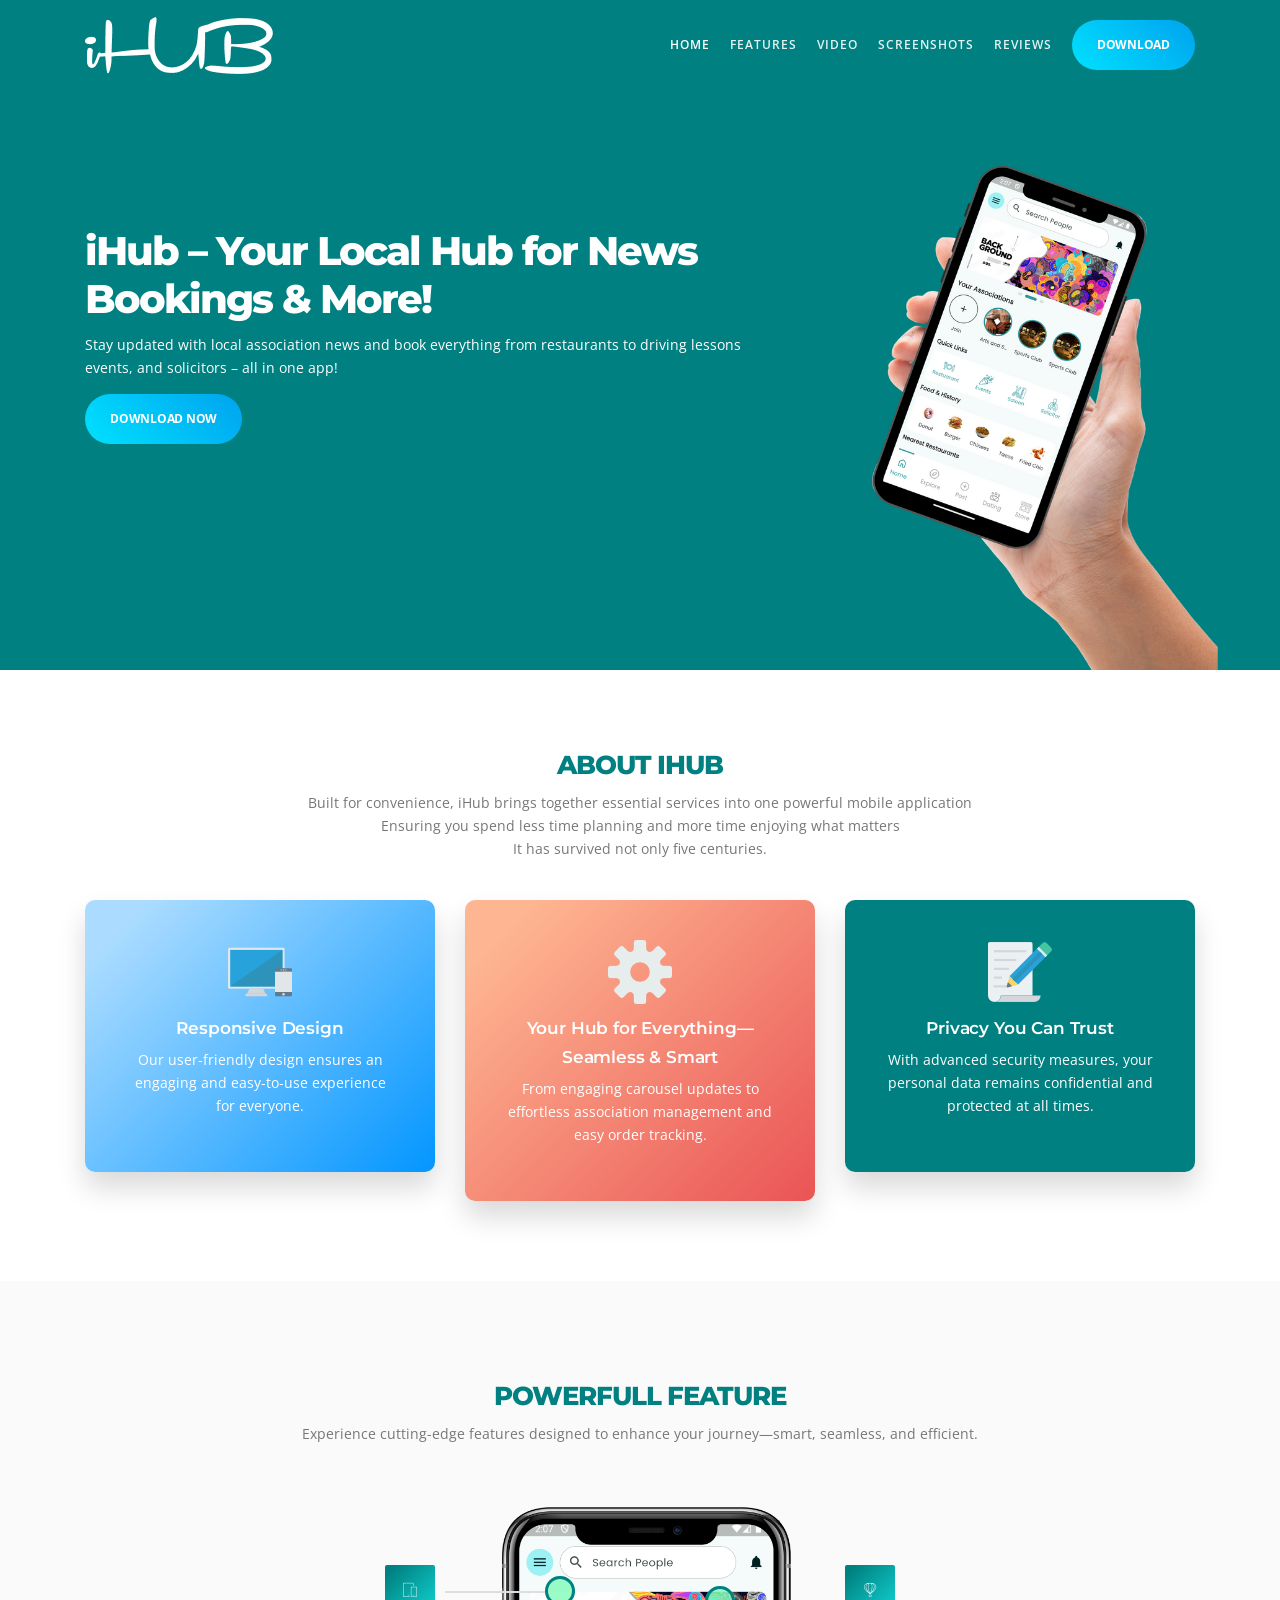
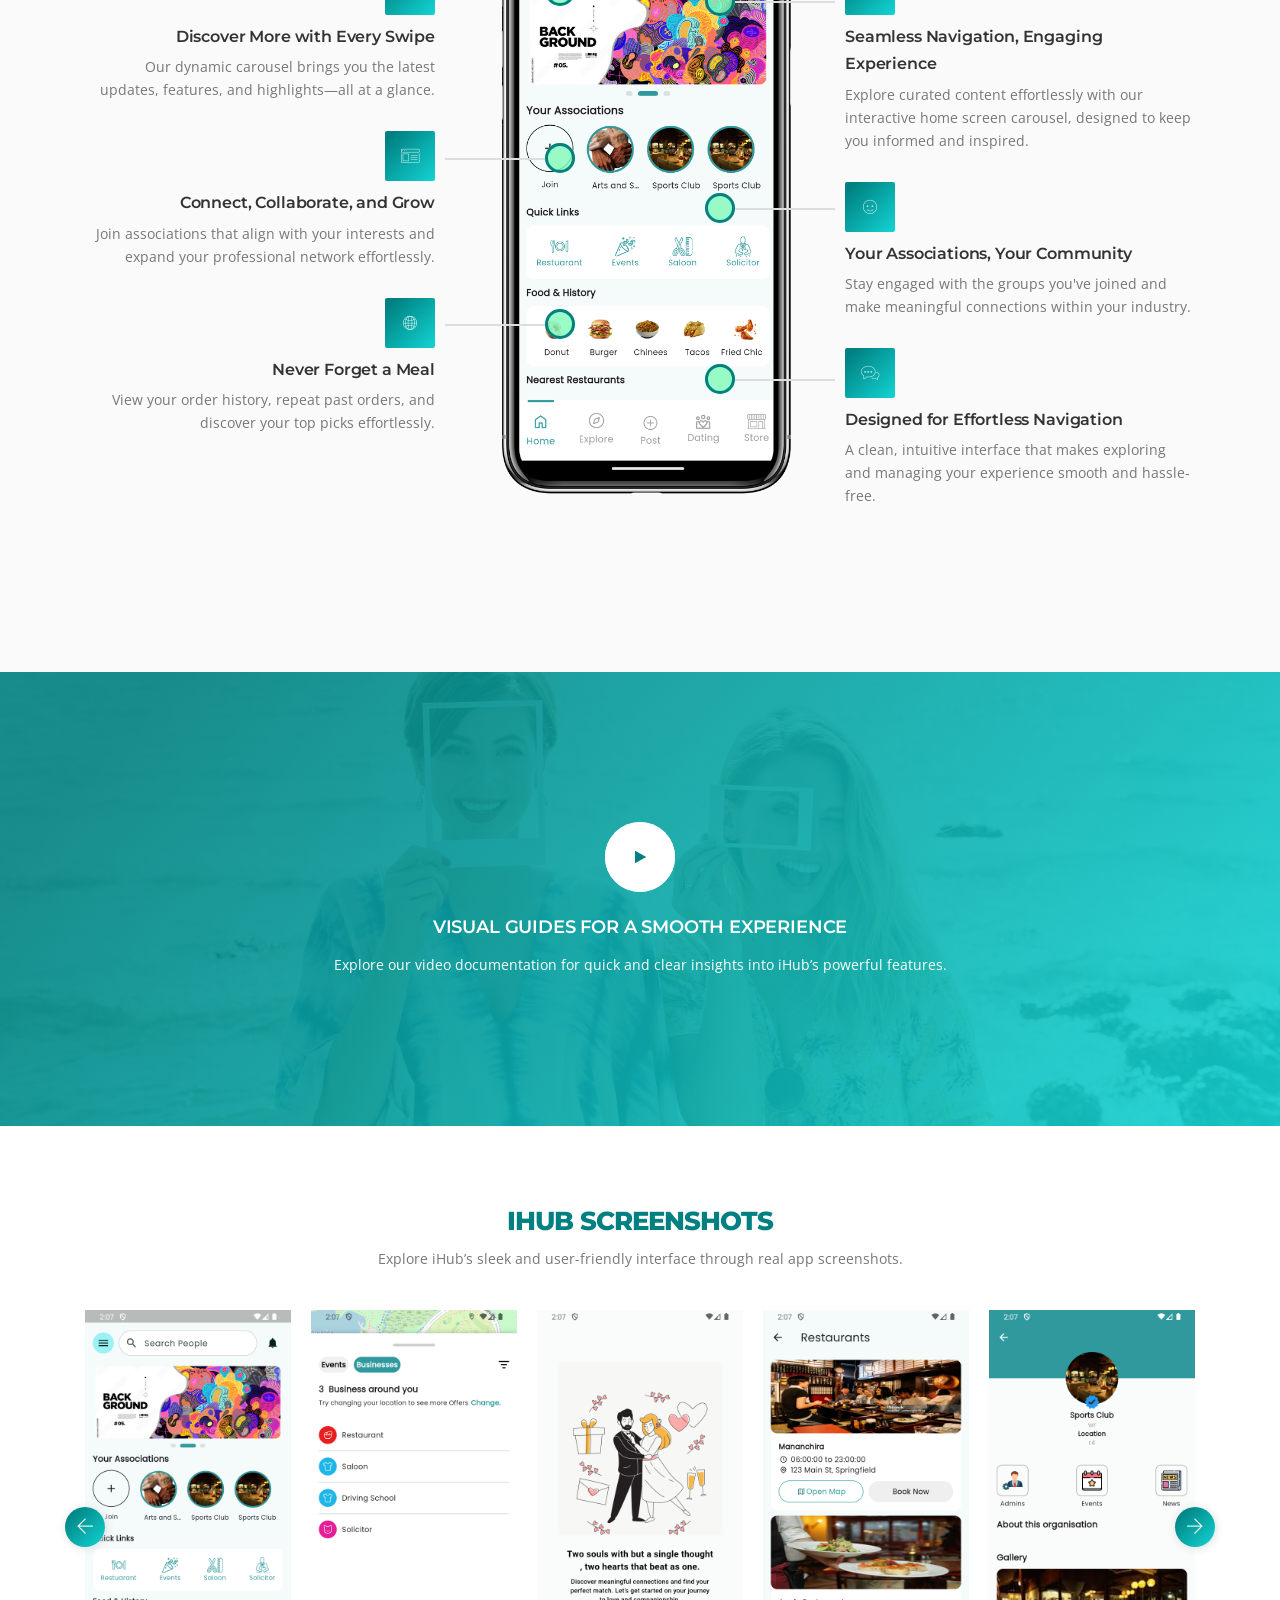
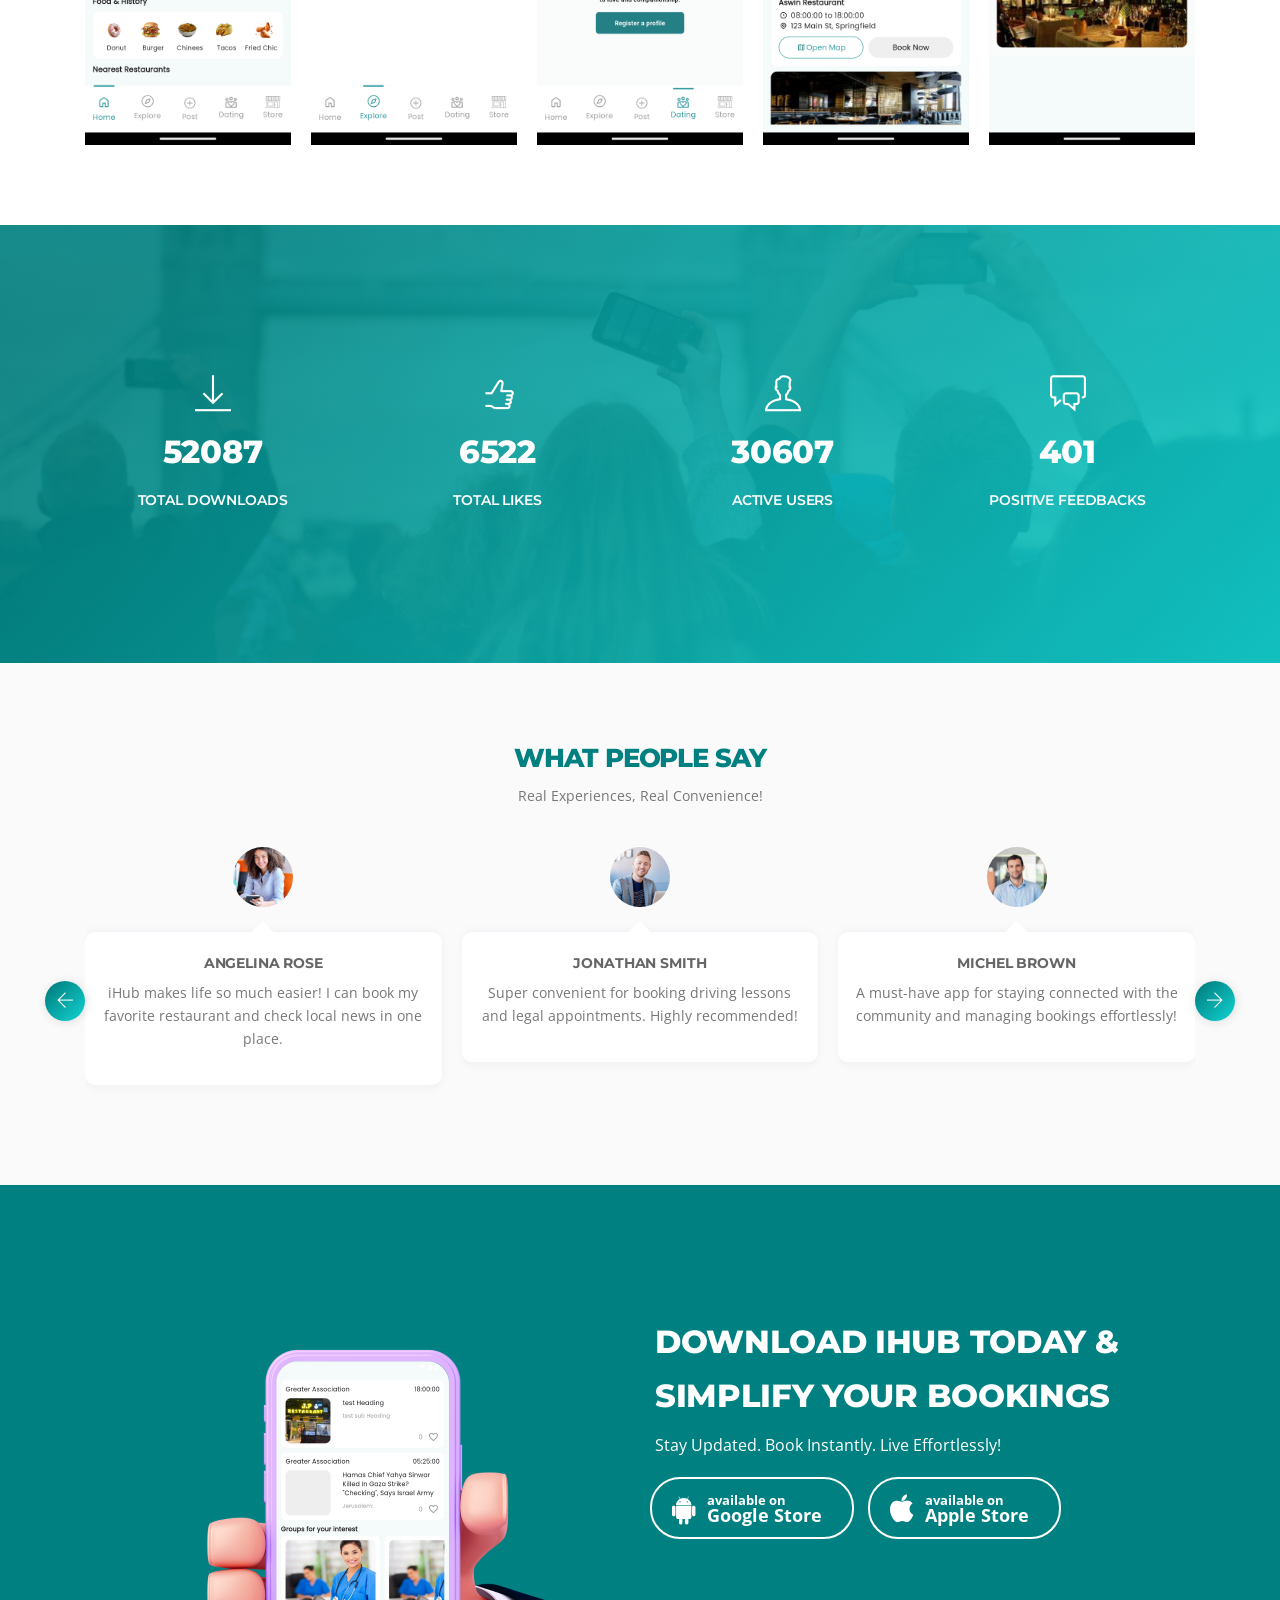
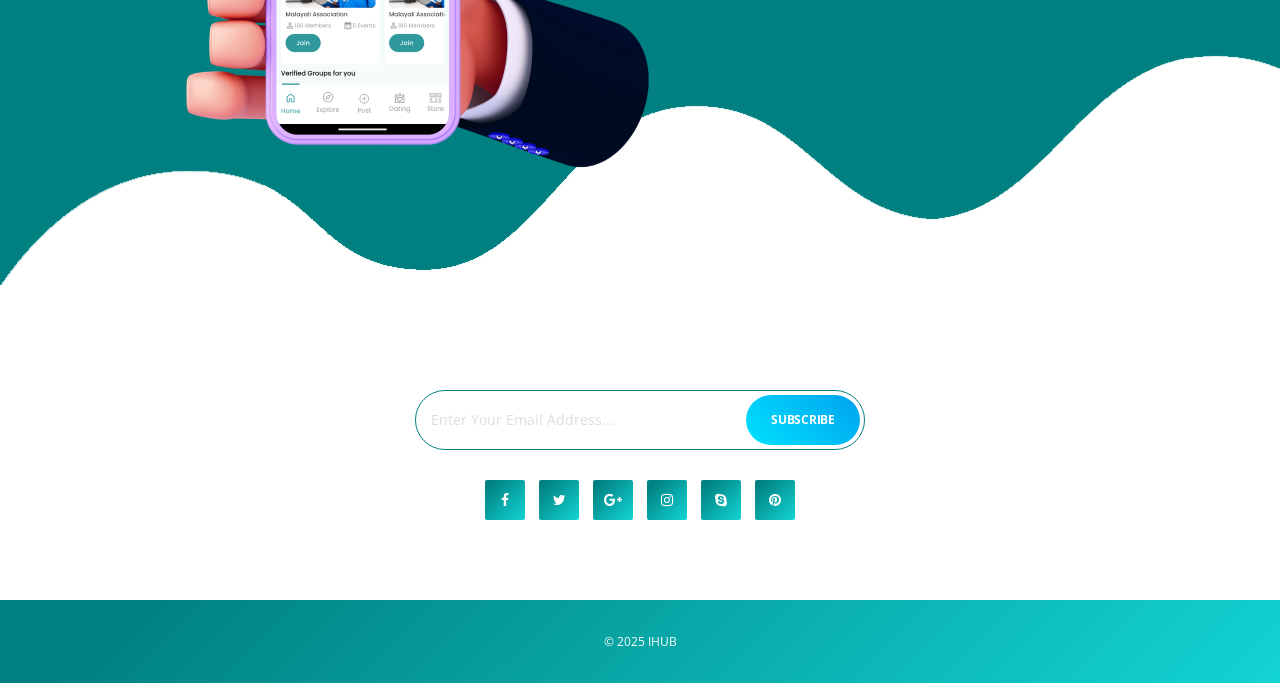
==== commit fa246c0b: "master" ====
--- a/index.html
+++ b/index.html
@@ -4,14 +4,13 @@
 <!--[if IE 8]>         <html class="no-js lt-ie9" lang=""> <![endif]-->
 <!--[if gt IE 8]><!--> <html class="no-js" lang="en"> <!--<![endif]-->
     
-<!-- Mirrored from html.dynamiclayers.net/dl/xoom/templates/demo-4/image/index.html by HTTrack Website Copier/3.x [XR&CO'2014], Sat, 08 Feb 2025 08:31:18 GMT -->
 <head>
         <meta charset="utf-8">
         <meta name="viewport" content="width=device-width, initial-scale=1">
 		<meta name="description" content="Xoom is a colofull app landing page where include awesome landing page demos.">
         <meta name="author" content="DynamicLayers">
        
-        <title>Xoom | App Landing Page</title>
+        <title>Ihub</title>
         
 		<link rel="shortcut icon" type="image/x-icon" href="img/favicon.png">
 		
